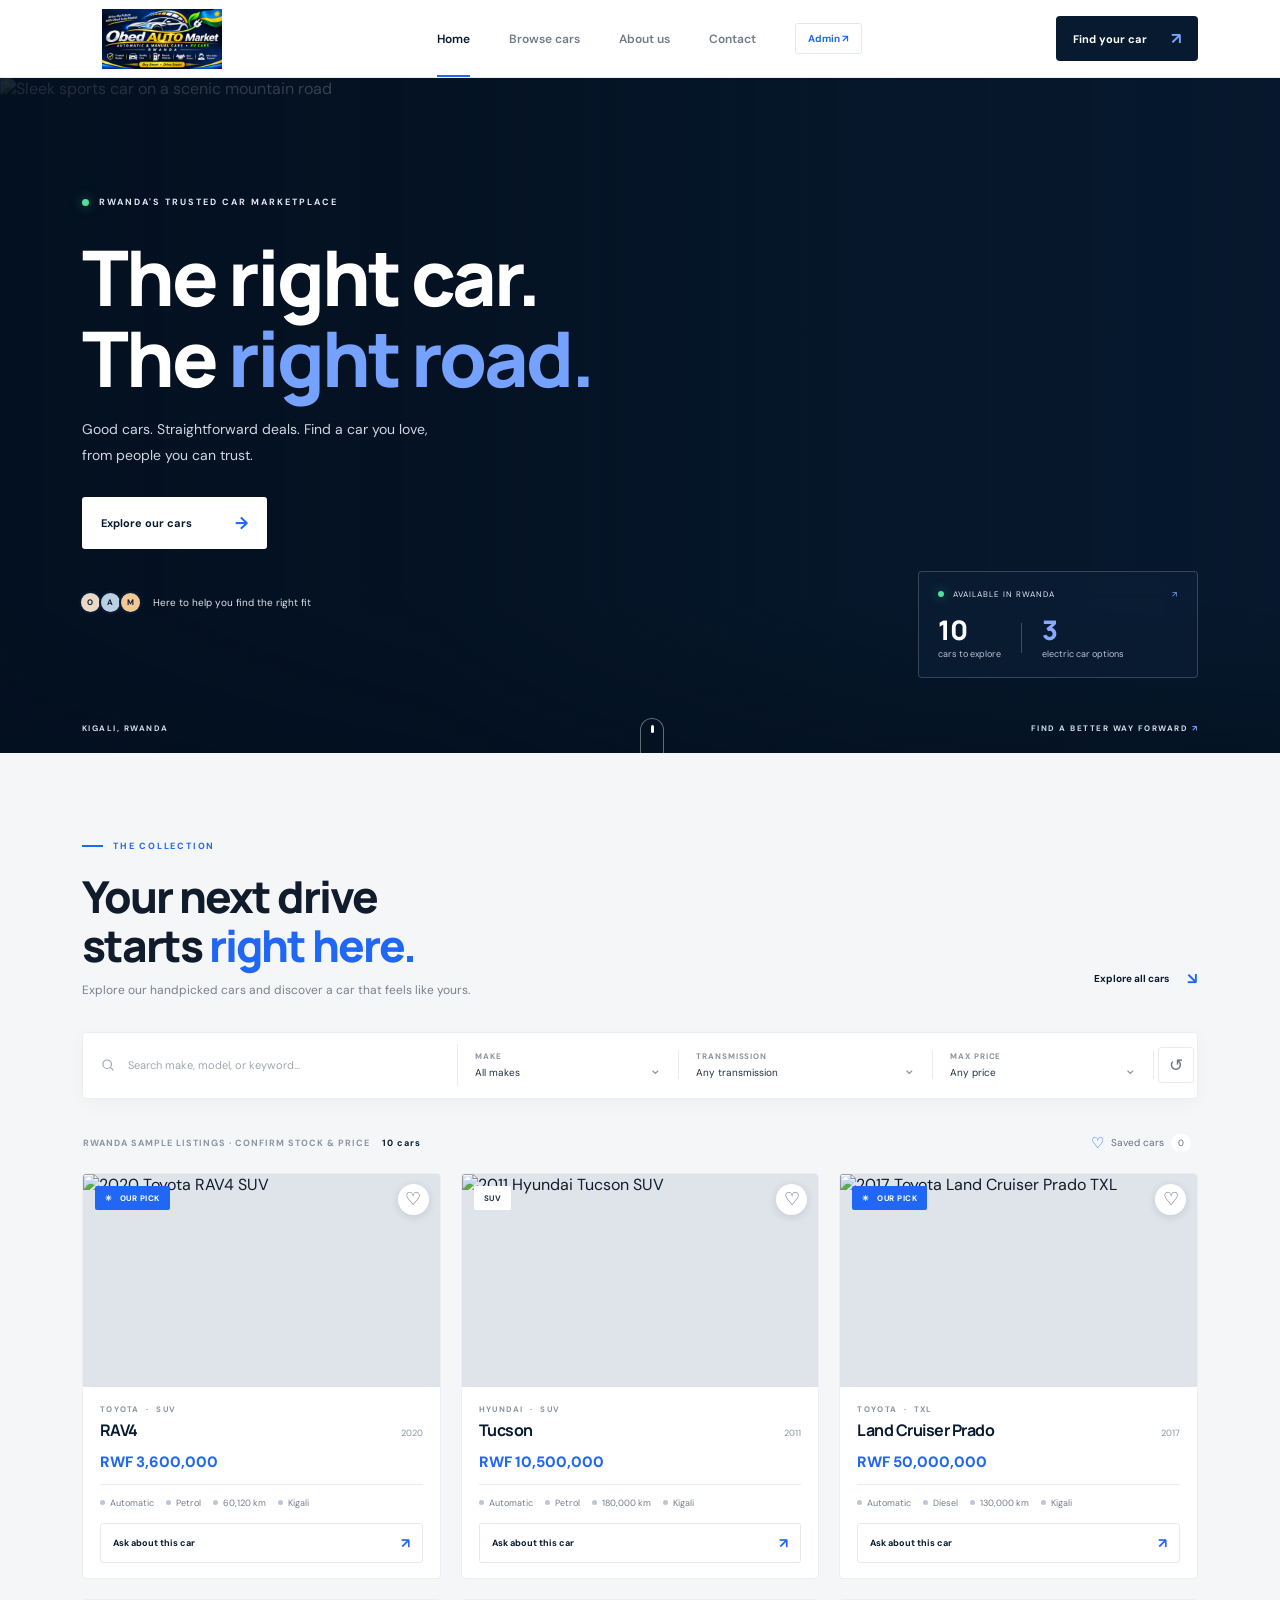
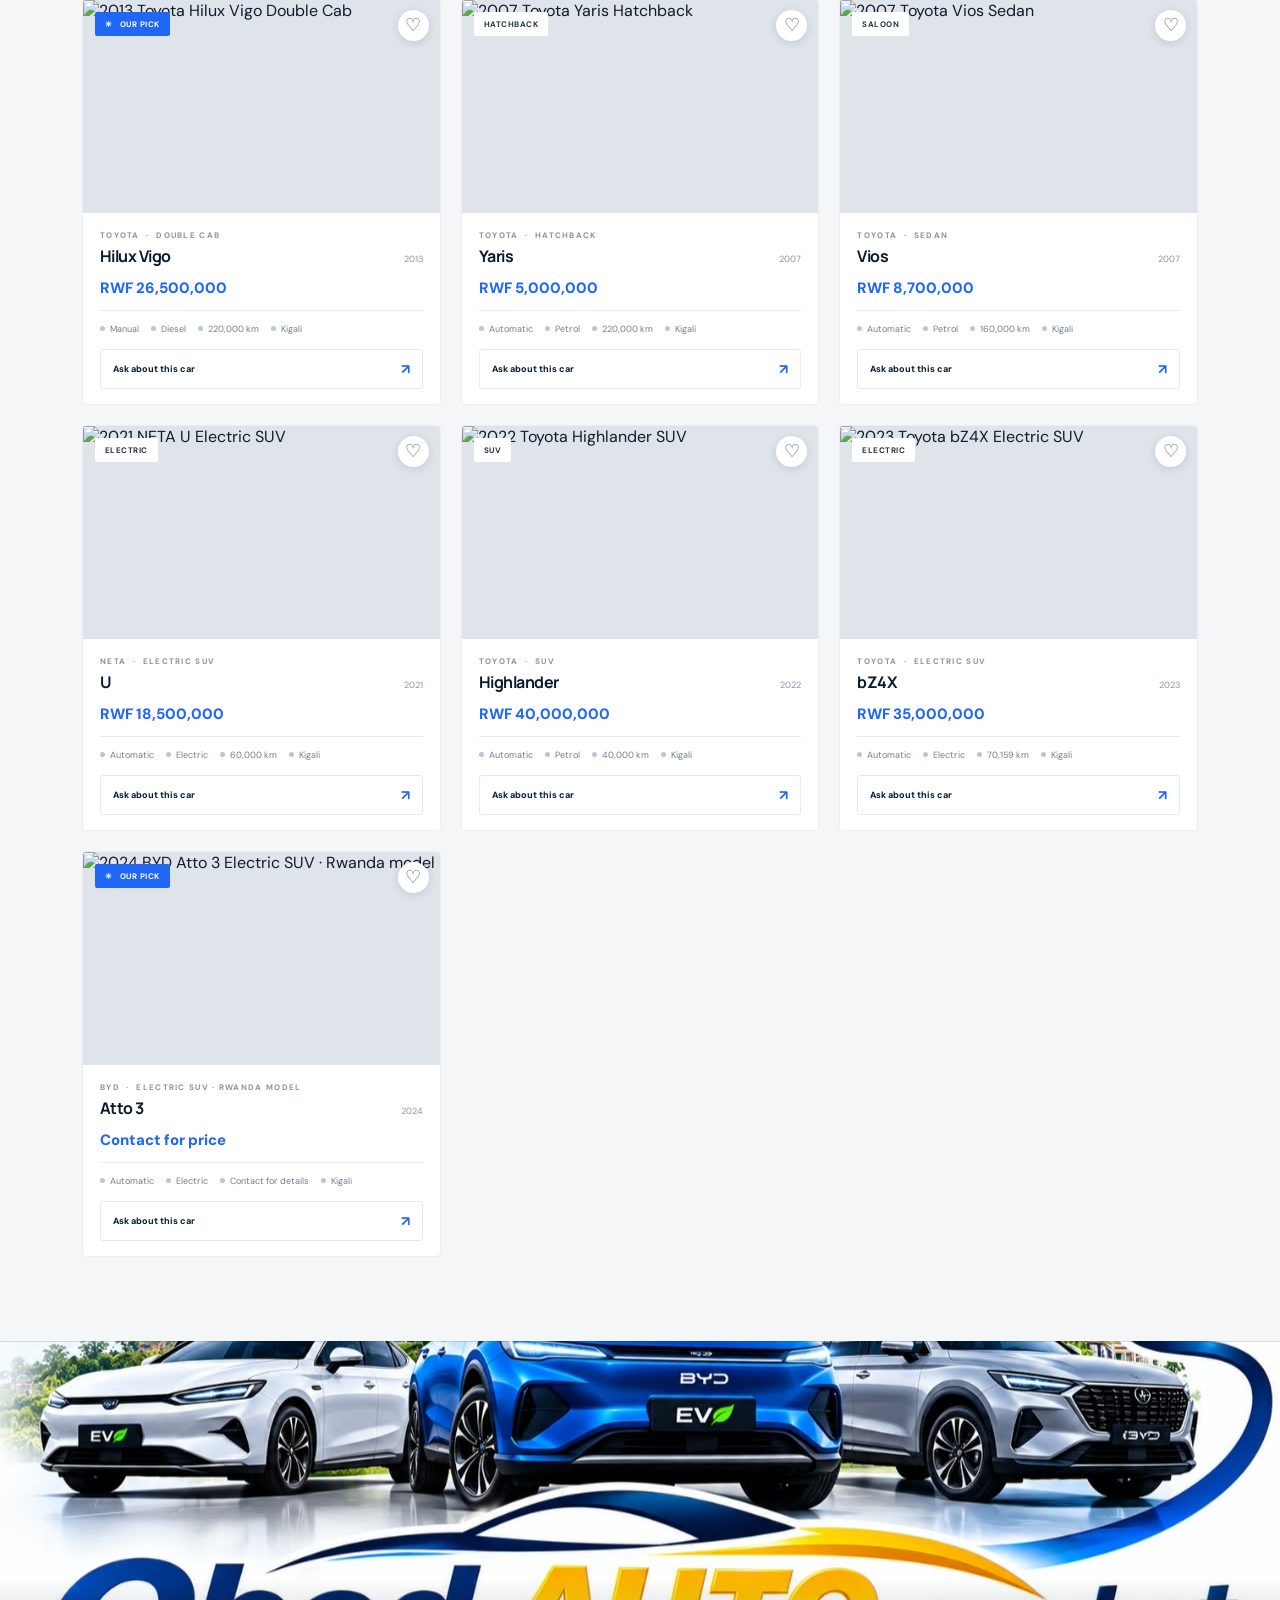
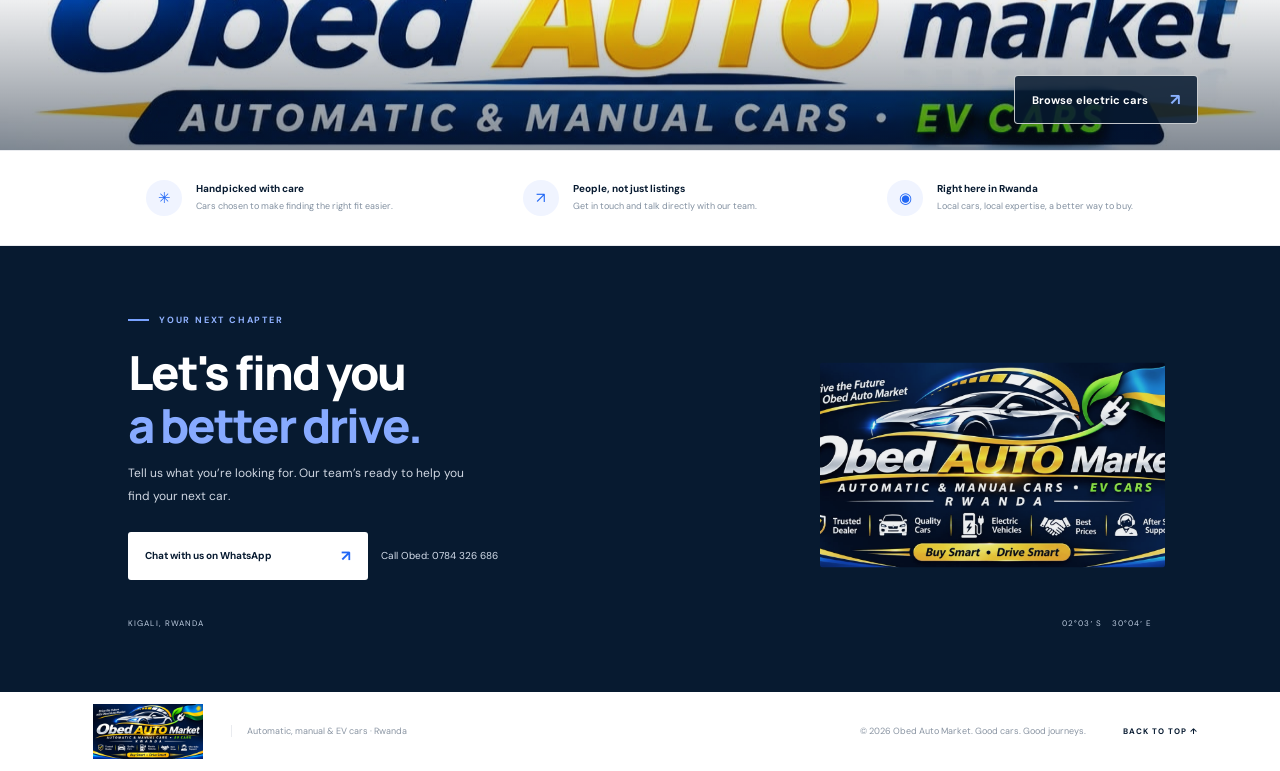
==== public/index.html @ ab125cba "Refresh brand artwork and add EV listing" ====
<!doctype html>
<html lang="en">
<head>
  <meta charset="utf-8">
  <meta name="viewport" content="width=device-width, initial-scale=1">
  <meta name="theme-color" content="#ffffff">
  <meta name="description" content="Find your next car with Obed Auto Market. Explore automatic, manual and electric vehicles for sale in Rwanda.">
  <title>Obed Auto Market — Find your next car in Rwanda</title>
  <link rel="preconnect" href="https://fonts.googleapis.com">
  <link rel="preconnect" href="https://fonts.gstatic.com" crossorigin>
  <link href="https://fonts.googleapis.com/css2?family=DM+Sans:wght@400;500;600;700;800&family=Manrope:wght@400;500;600;700;800&display=swap" rel="stylesheet">
  <link rel="stylesheet" href="styles.css">
  <script src="script.js" defer></script>
</head>
<body>
  <header class="site-header">
    <a class="brand" href="#home" aria-label="Obed Auto Market home"><img src="assets/obed-auto-market-logo.jpg" alt="Obed Auto Market — Automatic, Manual and EV Cars · Rwanda"></a>
    <nav class="main-nav" aria-label="Main navigation"><a class="nav-link active" href="#home">Home</a><a class="nav-link" href="#inventory">Browse cars</a><a class="nav-link" href="#why-us">About us</a><a class="nav-link" href="#contact">Contact</a><button class="nav-admin" id="open-admin">Admin ↗</button></nav>
    <a class="header-cta" href="#inventory">Find your car <span aria-hidden="true">↗</span></a>
    <button class="mobile-menu" aria-label="Open navigation" aria-expanded="false"><span></span><span></span></button>
  </header>

  <main id="home">
    <section class="hero" aria-label="Find your next car">
      <img class="hero-image" src="https://images.unsplash.com/photo-1503376780353-7e6692767b70?auto=format&fit=crop&w=2200&q=85" alt="Sleek sports car on a scenic mountain road" fetchpriority="high">
      <div class="hero-shade"></div>
      <div class="hero-inner"><div class="hero-copy"><div class="eyebrow"><span class="live-dot"></span> RWANDA'S TRUSTED CAR MARKETPLACE</div><h1>The right car.<br>The <span>right road.</span></h1><p>Good cars. Straightforward deals. Find a car you love, from people you can trust.</p><a class="hero-button" href="#inventory">Explore our cars <span aria-hidden="true">→</span></a><div class="hero-proof"><div class="proof-avatars"><span>O</span><span>A</span><span>M</span></div><span>Here to help you find the right fit</span></div></div>
        <div class="hero-card"><div class="hero-card-top"><span class="live-dot"></span><span>AVAILABLE IN RWANDA</span><span class="card-arrow">↗</span></div><div class="hero-card-bottom"><div><span class="stat-number">10</span><span class="stat-label">cars to explore</span></div><span class="card-separator"></span><div><span class="stat-number stat-blue">3</span><span class="stat-label">electric car options</span></div></div></div>
      </div>
      <div class="hero-bottom"><span>KIGALI, RWANDA</span><span>FIND A BETTER WAY FORWARD <span class="blue-text">↗</span></span></div>
      <a class="scroll-cue" href="#inventory" aria-label="Scroll to browse cars"><span></span></a>
    </section>

    <section class="inventory-section" id="inventory">
      <div class="section-wrap"><div class="section-heading"><div><div class="section-kicker"><span></span> THE COLLECTION</div><h2>Your next drive<br>starts <span>right here.</span></h2><p>Explore our handpicked cars and discover a car that feels like yours.</p></div><a class="view-all" href="#car-grid">Explore all cars <span>↘</span></a></div>
        <div class="filter-panel"><div class="search-box"><svg viewBox="0 0 24 24" fill="none" aria-hidden="true"><circle cx="11" cy="11" r="6.5"/><path d="m16 16 4.5 4.5"/></svg><input id="car-search" type="search" placeholder="Search make, model, or keyword…" aria-label="Search cars"></div><label class="select-wrap"><span>MAKE</span><select id="make-filter"><option value="">All makes</option></select><span class="select-chevron">⌄</span></label><label class="select-wrap"><span>TRANSMISSION</span><select id="transmission-filter"><option value="">Any transmission</option><option value="Automatic">Automatic</option><option value="Manual">Manual</option></select><span class="select-chevron">⌄</span></label><label class="select-wrap price-filter"><span>MAX PRICE</span><select id="price-filter"><option value="">Any price</option><option value="10000000">Up to RWF 10M</option><option value="20000000">Up to RWF 20M</option><option value="30000000">Up to RWF 30M</option><option value="50000000">Up to RWF 50M</option></select><span class="select-chevron">⌄</span></label><button class="filter-reset" id="reset-filters" aria-label="Reset all filters">↺</button></div>
        <div class="results-line"><p>RWANDA SAMPLE LISTINGS · CONFIRM STOCK &amp; PRICE <span id="results-count">09 cars</span></p><button id="saved-filter" class="saved-filter" aria-pressed="false"><span>♡</span> Saved cars <span class="saved-count" id="saved-count">0</span></button></div>
        <div class="car-grid" id="car-grid" aria-live="polite"></div><div class="empty-state" id="empty-state" hidden><span>✳</span><h3>No cars found just yet.</h3><p>Try adjusting your search or filters to see more options.</p><button id="empty-reset">Clear your filters ↗</button></div>
      </div>
    </section>

    <section class="ev-banner" aria-label="Electric cars in Rwanda">
      <a class="ev-banner-link" id="browse-ev" href="#inventory">Browse electric cars <span aria-hidden="true">↗</span></a>
    </section>

    <section class="trust-strip" id="why-us"><div class="trust-item"><span class="trust-icon">✳</span><div><strong>Handpicked with care</strong><span>Cars chosen to make finding the right fit easier.</span></div></div><div class="trust-item"><span class="trust-icon">↗</span><div><strong>People, not just listings</strong><span>Get in touch and talk directly with our team.</span></div></div><div class="trust-item"><span class="trust-icon">◉</span><div><strong>Right here in Rwanda</strong><span>Local cars, local expertise, a better way to buy.</span></div></div></section>

    <section class="contact-section" id="contact"><div class="contact-content"><div class="section-kicker light-kicker"><span></span> YOUR NEXT CHAPTER</div><h2>Let's find you<br><span>a better drive.</span></h2><p>Tell us what you’re looking for. Our team’s ready to help you find your next car.</p><a class="contact-button" id="contact-whatsapp" href="https://wa.me/250784326686?text=Hi%20Obed%20Auto%20Market%2C%20I%E2%80%99m%20looking%20for%20a%20car%20in%20Rwanda." target="_blank" rel="noopener noreferrer">Chat with us on WhatsApp <span>↗</span></a><a class="contact-phone" href="tel:+250784326686">Call Obed: 0784 326 686</a></div><div class="contact-art" aria-hidden="true"><img src="assets/obed-auto-market-logo.jpg" alt="" loading="lazy"></div><div class="contact-coordinate"><span>KIGALI, RWANDA</span><span>02°03′ S &nbsp; 30°04′ E</span></div></section>
  </main>
  <div class="admin-overlay" id="admin-overlay" hidden>
    <section class="admin-panel" role="dialog" aria-modal="true" aria-labelledby="admin-login-title">
      <form class="admin-login" id="admin-login">
        <div class="section-kicker"><span></span> OBED AUTO MARKET</div>
        <h2 id="admin-login-title">Admin sign in</h2>
        <p>Sign in to manage the vehicle listings.</p>
        <label>Phone number<input name="phone" type="tel" inputmode="tel" autocomplete="username" required placeholder="Enter admin phone number"></label>
        <label>Password<input name="password" type="password" autocomplete="current-password" required placeholder="Enter your password"></label>
        <div class="admin-login-actions"><button class="admin-submit" type="submit">Sign in <span aria-hidden="true">↗</span></button><button class="admin-cancel" type="button" id="cancel-admin-login">Cancel</button></div>
        <p class="admin-login-feedback" id="admin-login-feedback" role="status" aria-live="polite"></p>
      </form>
      <div id="admin-dashboard" hidden>
      <header class="admin-header"><div><div class="section-kicker"><span></span> OBED AUTO MARKET</div><h2 id="admin-title">Inventory dashboard</h2><p>Manage the cars shown on your marketplace.</p></div><div class="admin-header-actions"><button class="admin-logout" id="logout-admin" type="button">Log out</button><button class="admin-close" id="close-admin" aria-label="Close dashboard">×</button></div></header>
      <div class="admin-stats"><article><span>ACTIVE LISTINGS</span><strong id="admin-active-count">0</strong></article><article><span>AVAILABLE NOW</span><strong id="admin-available-count">0</strong></article><article><span>SOLD</span><strong id="admin-sold-count">0</strong></article><article><span>INVENTORY VALUE</span><strong id="admin-value">RWF 0</strong></article></div>
      <form class="admin-form" id="vehicle-form"><h3 id="form-title">Add a car</h3><input type="hidden" name="id"><div class="admin-fields"><label>Make<input name="make" required placeholder="Toyota"></label><label>Model<input name="model" required placeholder="RAV4"></label><label>Trim<input name="trim" placeholder="Hybrid G"></label><label>Year<input name="year" type="number" min="1980" max="2035" required></label><label>Price (RWF)<input name="price" type="number" min="0" required placeholder="18500000"></label><label>Transmission<select name="transmission"><option>Automatic</option><option>Manual</option></select></label><label>Fuel type<select name="fuel"><option>Petrol</option><option>Diesel</option><option>Hybrid</option><option>Electric</option></select></label><label>Mileage<input name="mileage" placeholder="95,000 km"></label><label>Location<input name="location" placeholder="Kigali"></label><label>Photo URL<input name="photo" type="url" placeholder="https://…"></label><label>Availability<select name="status"><option value="Available">Available</option><option value="Sold">Sold</option></select></label></div><div class="admin-form-actions"><button class="admin-submit" type="submit">Save listing</button><button class="admin-cancel" type="button" id="cancel-edit" hidden>Cancel edit</button><span id="admin-feedback" role="status"></span></div></form>
      <div class="admin-table-wrap"><table class="admin-table"><thead><tr><th>VEHICLE</th><th>PRICE</th><th>TRANSMISSION</th><th>STATUS</th><th>ACTIONS</th></tr></thead><tbody id="admin-rows"></tbody></table></div>
      <p class="admin-note">Listings are saved in this browser only and do not automatically update the public inventory. Confirm advertised stock and prices before publishing.</p>
      </div>
    </section>
  </div>
  <footer class="site-footer"><a class="footer-brand" href="#home"><img src="assets/obed-auto-market-logo.jpg" alt="Obed Auto Market"></a><span>Automatic, manual &amp; EV cars · Rwanda</span><span class="copyright">© <span id="year"></span> Obed Auto Market. Good cars. Good journeys.</span><a class="back-top" href="#home">BACK TO TOP ↑</a></footer>
  <script type="application/ld+json">{"@context":"https://schema.org","@type":"AutoDealer","name":"Obed Auto Market","areaServed":{"@type":"Country","name":"Rwanda"},"description":"Automatic and manual cars for sale in Rwanda."}</script>
</body>
</html>
---- public/styles.css ----
:root{--navy:#071a30;--deep:#0a2039;--blue:#2167f5;--blue-light:#eaf0ff;--gold:#f5ad00;--ink:#101b2b;--muted:#78818e;--paper:#f5f6f8;--white:#fff;--line:#e9ebef;--font:'DM Sans',sans-serif;--display:'Manrope',sans-serif}*{box-sizing:border-box}html{scroll-behavior:smooth;scroll-padding-top:82px}body{margin:0;color:var(--ink);font-family:var(--font);-webkit-font-smoothing:antialiased}a{color:inherit;text-decoration:none}button,select,input{font:inherit}.site-header{height:78px;position:sticky;top:0;z-index:20;display:flex;align-items:center;justify-content:space-between;background:#fff;padding:0 6.4%;border-bottom:1px solid #edf0f3}.brand{width:135px;height:54px;display:flex;align-items:center;overflow:hidden}.brand img{width:100%;height:auto}.main-nav{display:flex;gap:39px;align-items:center}.nav-link{position:relative;color:#727c89;font-size:12px;font-weight:600;transition:color .2s}.nav-link:hover,.nav-link.active{color:var(--navy)}.nav-link.active:after{position:absolute;bottom:-30px;left:0;right:0;height:2px;content:"";background:var(--blue)}.header-cta,.hero-button,.contact-button{display:inline-flex;align-items:center;gap:24px;justify-content:space-between}.header-cta{padding:12px 17px;background:var(--navy);color:white;border-radius:4px;font-size:11px;font-weight:700}.header-cta span{color:#79a2ff;font-size:16px}.mobile-menu{display:none}.hero{height:min(675px,calc(100svh - 78px));min-height:530px;position:relative;overflow:hidden;background:var(--navy);color:white}.hero-image,.hero-shade{position:absolute;inset:0;width:100%;height:100%}.hero-image{object-fit:cover;object-position:center 57%;animation:heroReveal 1.1s ease both}.hero-shade{background:linear-gradient(90deg,rgba(4,16,31,.90) 0%,rgba(4,16,31,.76) 34%,rgba(4,16,31,.26) 72%,rgba(4,16,31,.12) 100%),linear-gradient(0deg,rgba(4,15,29,.59),transparent 22%)}@keyframes heroReveal{from{transform:scale(1.045);opacity:.6}to{transform:scale(1);opacity:1}}.hero-inner{width:87.2%;max-width:1280px;height:100%;margin:auto;position:relative;display:flex;align-items:center;justify-content:space-between}.hero-copy{padding-bottom:13px;margin-top:-8px}.eyebrow,.section-kicker{font-size:9px;letter-spacing:2px;font-weight:700;display:flex;align-items:center;gap:10px}.eyebrow{color:#e1e8f4}.live-dot{height:7px;width:7px;border-radius:50%;background:#4ee09c;box-shadow:0 0 12px #4ee09c80}.hero h1,.section-heading h2,.contact-content h2{font-family:var(--display);letter-spacing:-3px;font-size:clamp(48px,6vw,78px);line-height:1.06;margin:28px 0 17px;font-weight:800}.hero h1 span{color:#75a2ff}.hero-copy>p,.contact-content>p{font-size:14px;line-height:1.9;color:#d0d7e2;max-width:375px;margin:0}.hero-button{margin-top:28px;background:#fff;color:var(--navy);border-radius:3px;padding:15px 19px;width:185px;font-size:11px;font-weight:700}.hero-button span{font-size:17px;color:var(--blue);transition:transform .2s}.hero-button:hover span{transform:translateX(4px)}.hero-proof{display:flex;align-items:center;gap:11px;font-size:10px;color:#e0e5ec;margin-top:42px}.proof-avatars{display:flex;padding-left:0}.proof-avatars span{margin-left:-3px;width:23px;height:23px;display:grid;place-items:center;border-radius:50%;border:2px solid var(--navy);background:#e9d9c5;color:var(--navy);font-size:8px;font-weight:700}.proof-avatars span:nth-child(2){background:#bbcfe3}.proof-avatars span:nth-child(3){background:#f2c895}.hero-card{position:absolute;right:0;bottom:75px;width:280px;background:rgba(11,30,52,.75);backdrop-filter:blur(14px);border:1px solid rgba(255,255,255,.18);border-radius:4px;padding:17px 19px}.hero-card-top{display:flex;align-items:center;gap:9px;color:#e3ebf6;font-size:8px;letter-spacing:1px}.hero-card-top .live-dot{width:6px;height:6px}.card-arrow{margin-left:auto;color:#8cb1ff}.hero-card-bottom{display:flex;gap:20px;align-items:center;margin-top:17px}.hero-card-bottom>div{display:grid;gap:5px}.stat-number{font-family:var(--display);font-size:27px;line-height:1;font-weight:800}.stat-blue{color:#87aaff}.stat-label{color:#b9c4d1;font-size:9px}.card-separator{height:30px;width:1px;background:rgba(255,255,255,.22)}.hero-bottom{position:absolute;bottom:20px;left:6.4%;right:6.4%;display:flex;justify-content:space-between;color:#d3dce8;font-size:8px;letter-spacing:1.5px;font-weight:700}.blue-text{color:#79a2ff}.scroll-cue{position:absolute;bottom:0;left:50%;height:35px;width:24px;display:flex;justify-content:center;border:1px solid #ffffff60;border-bottom:0;border-radius:13px 13px 0 0}.scroll-cue span{width:3px;height:8px;background:#fff;border-radius:3px;margin-top:6px;animation:scrollBounce 1.4s infinite}@keyframes scrollBounce{50%{transform:translateY(5px);opacity:.35}}.inventory-section{padding:87px 6.4% 84px;background:var(--paper)}.section-wrap{max-width:1280px;margin:auto}.section-heading{display:flex;align-items:end;justify-content:space-between}.section-kicker{color:var(--blue);letter-spacing:1.8px}.section-kicker>span{width:21px;height:2px;background:var(--blue)}.section-heading h2,.contact-content h2{font-size:44px;letter-spacing:-2px;line-height:1.12;margin:20px 0 11px}.section-heading h2 span{color:var(--blue)}.section-heading>div>p{color:var(--muted);font-size:12px;margin:0}.view-all{font-weight:700;color:var(--navy);font-size:10px;display:flex;gap:18px;align-items:center;padding-bottom:9px}.view-all span{color:var(--blue);font-size:16px}.filter-panel{display:grid;grid-template-columns:minmax(210px,1.7fr) 1fr 1.15fr 1fr 43px;align-items:center;background:var(--white);border:1px solid #eceef2;border-radius:4px;min-height:67px;margin-top:34px;box-shadow:0 5px 20px #1b2b4308}.search-box{height:42px;display:flex;align-items:center;gap:10px;padding:0 17px;border-right:1px solid var(--line)}.search-box svg{width:17px;stroke:#98a1ad;stroke-width:1.7}.search-box input{min-width:0;width:100%;border:0;background:transparent;outline:0;font-size:11px;color:var(--ink)}.search-box input::placeholder{color:#a0a8b2}.select-wrap{position:relative;display:flex;flex-direction:column;gap:5px;padding:0 17px;border-right:1px solid var(--line);cursor:pointer}.select-wrap>span:first-child{font-size:8px;font-weight:700;letter-spacing:.9px;color:#89929e}.select-wrap select{width:100%;appearance:none;border:0;padding:0 15px 0 0;background:transparent;outline:0;font-size:10px;color:#243043;cursor:pointer}.select-chevron{position:absolute;right:16px;bottom:0;font-size:15px;color:#8c96a4;pointer-events:none}.filter-reset{height:36px;width:36px;justify-self:center;border:1px solid var(--line);border-radius:3px;background:white;color:#6b7581;font-size:17px;cursor:pointer;transition:all .2s}.filter-reset:hover{color:var(--blue);border-color:var(--blue)}.results-line{display:flex;justify-content:space-between;align-items:center;margin:29px 1px 15px}.results-line>p{font-size:9px;letter-spacing:1px;color:#8a94a2;font-weight:700}.results-line>p span{color:var(--navy);padding-left:9px}.saved-filter{display:flex;align-items:center;gap:7px;background:transparent;border:0;color:#656f7c;font-size:10px;cursor:pointer}.saved-filter>span:first-child{color:var(--blue);font-size:15px}.saved-filter[aria-pressed=true]{color:var(--blue)}.saved-count{background:white;border-radius:10px;padding:3px 7px;font-size:9px}.car-grid{display:grid;grid-template-columns:repeat(3,minmax(0,1fr));gap:20px}.car-card{min-width:0;background:var(--white);border:1px solid #eceef1;border-radius:4px;overflow:hidden;transition:transform .25s,box-shadow .25s}.car-card:hover{transform:translateY(-4px);box-shadow:0 12px 35px #17274312}.car-image-wrap{height:213px;position:relative;overflow:hidden;background:#dfe4eb}.car-image{width:100%;height:100%;display:block;object-fit:cover;transition:transform .5s}.car-card:hover .car-image{transform:scale(1.035)}.car-badge{position:absolute;top:12px;left:12px;background:#fff;color:#23344a;border-radius:2px;font-size:8px;letter-spacing:.5px;font-weight:700;padding:7px 10px}.car-badge.featured{background:var(--blue);color:white}.wishlist-button{position:absolute;top:10px;right:11px;width:31px;height:31px;border:0;border-radius:50%;background:#fff;display:grid;place-items:center;font-size:18px;color:#526071;cursor:pointer;box-shadow:0 2px 8px #071a3020;transition:all .2s}.wishlist-button:hover,.wishlist-button.is-saved{background:var(--blue);color:white}.car-info{padding:17px 17px 15px}.car-make{font-size:8px;color:#8893a1;font-weight:700;letter-spacing:1.3px}.car-title-row{display:flex;align-items:baseline;justify-content:space-between;gap:8px;margin-top:5px}.car-title-row h3{font-family:var(--display);font-size:16px;letter-spacing:-.5px;margin:0;color:var(--navy)}.car-year{font-size:9px;color:#8a95a3}.car-price{font-size:15px;font-weight:800;color:var(--blue);margin-top:11px}.car-details{display:flex;align-items:center;gap:12px;padding-top:12px;margin-top:12px;border-top:1px solid var(--line)}.car-detail{font-size:9px;color:#727e8d;display:flex;align-items:center;gap:5px}.car-detail:before{content:"";width:5px;height:5px;border-radius:50%;background:#bbc7d8}.car-action{display:flex;align-items:center;justify-content:space-between;width:100%;margin-top:14px;padding:10px 12px;border:1px solid #e5e9f0;background:white;color:var(--navy);font-size:9px;font-weight:700;border-radius:3px;cursor:pointer;transition:background .2s,color .2s,border-color .2s}.car-action:hover{background:var(--navy);color:white;border-color:var(--navy)}.car-action span{font-size:14px;color:var(--blue)}.car-action:hover span{color:#95b3ff}.empty-state{text-align:center;padding:60px 20px}.empty-state>span{font-size:28px;color:var(--blue)}.empty-state h3{color:var(--navy);font-size:19px}.empty-state p{font-size:12px;color:var(--muted)}.empty-state button{border:0;background:none;color:var(--blue);font-size:12px;font-weight:700;cursor:pointer;margin-top:10px}.trust-strip{padding:29px 8%;display:grid;grid-template-columns:repeat(3,1fr);gap:35px;border-block:1px solid var(--line);background:white}.trust-item{display:flex;align-items:center;gap:14px;max-width:270px;justify-self:center}.trust-icon{flex:0 0 36px;width:36px;height:36px;border-radius:50%;background:#f0f4ff;color:var(--blue);display:grid;place-items:center;font-size:15px}.trust-item>div{display:grid;gap:4px}.trust-item strong{font-size:10px;color:var(--navy)}.trust-item>div>span{font-size:9px;color:#8290a0;line-height:1.6}.contact-section{position:relative;overflow:hidden;background:var(--navy);color:white;padding:68px 10% 64px}.contact-content{max-width:570px;position:relative;z-index:1}.light-kicker{color:#91b2ff}.light-kicker>span{background:#79a2ff}.contact-content h2{font-size:47px;margin-top:20px}.contact-content h2 span{color:#87aaff}.contact-content>p{font-size:12px;max-width:350px}.contact-button{margin-top:24px;background:white;color:var(--navy);padding:14px 17px;width:240px;font-weight:700;font-size:10px;border-radius:3px}.contact-button>span{font-size:15px;color:var(--blue)}.contact-art{position:absolute;right:9%;top:49%;width:345px;height:205px;transform:translateY(-50%);opacity:.94;overflow:hidden;border-radius:3px}.contact-art img{width:100%;height:100%;object-fit:cover;object-position:center 39%;mix-blend-mode:screen;filter:saturate(.75)}.contact-coordinate{display:flex;justify-content:space-between;margin-top:38px;color:#becde0;font-size:8px;letter-spacing:1.1px}.site-footer{min-height:74px;padding:12px 6.4%;display:flex;align-items:center;gap:17px;color:#8994a2;background:white}.footer-brand{width:94px;height:40px;overflow:hidden;display:flex;align-items:center}.footer-brand img{width:100%;height:auto}.site-footer>span:nth-child(2){font-size:9px;padding-left:15px;border-left:1px solid var(--line)}.copyright{font-size:9px;margin-left:auto}.back-top{font-size:8px;letter-spacing:1px;font-weight:700;color:var(--navy);margin-left:20px}.back-top:hover{color:var(--blue)}
@media(min-width:1500px){.hero{height:700px}.hero-inner,.section-wrap{max-width:1350px}.car-image-wrap{height:240px}}
@media(max-width:950px){.main-nav{gap:22px}.hero-card{width:248px}.car-grid{gap:14px}.car-image-wrap{height:175px}.car-info{padding:14px}.car-title-row h3{font-size:14px}.filter-panel{grid-template-columns:minmax(170px,1.45fr) 1fr 1.08fr 1fr 40px}.search-box,.select-wrap{padding-left:12px;padding-right:12px}.contact-art{right:6%;width:285px}.trust-strip{padding-inline:5%;gap:15px}}
@media(max-width:650px){.site-header{height:66px;padding:0 5%}.brand{width:118px;height:49px}.header-cta{padding:10px 12px;font-size:10px;gap:12px}.main-nav{display:none;position:absolute;top:65px;left:0;right:0;background:white;padding:15px 5% 21px;box-shadow:0 12px 20px #112b4414;flex-direction:column;align-items:flex-start;gap:20px}.main-nav.open{display:flex}.nav-link.active:after{display:none}.mobile-menu{height:34px;width:34px;margin-left:8px;border:1px solid var(--line);background:white;border-radius:3px;display:flex;flex-direction:column;justify-content:center;align-items:center;gap:5px}.mobile-menu span{width:14px;height:1.5px;background:var(--navy)}.hero{height:calc(87svh - 66px);min-height:550px;max-height:700px}.hero-image{object-position:58% center}.hero-shade{background:linear-gradient(90deg,rgba(4,16,31,.82),rgba(4,16,31,.32)),linear-gradient(0deg,rgba(4,15,29,.68),transparent 35%)}.hero-inner{width:90%;align-items:flex-start;padding-top:65px}.hero-copy{margin:0}.hero h1{font-size:58px;letter-spacing:-2.5px;margin-top:23px}.hero-copy>p{font-size:12px;max-width:300px}.eyebrow{font-size:8px;letter-spacing:1.5px}.hero-button{margin-top:23px}.hero-proof{margin-top:28px}.hero-card{right:0;bottom:61px;width:min(258px,80%);padding:14px 16px}.hero-bottom{bottom:17px;left:5%;right:5%;font-size:7px;letter-spacing:1px}.scroll-cue{display:none}.inventory-section{padding:59px 5% 58px}.section-heading{align-items:flex-end}.section-heading h2{font-size:37px;letter-spacing:-1.8px;margin-top:17px}.section-heading>div>p{max-width:270px;font-size:11px;line-height:1.7}.view-all{gap:6px;font-size:9px;white-space:nowrap;padding-bottom:2px}.filter-panel{grid-template-columns:1fr 1fr 38px;gap:0;margin-top:23px;padding:10px}.search-box{grid-column:1/-1;border:0;border-bottom:1px solid var(--line);height:42px;padding:0 4px;margin-bottom:10px}.select-wrap{padding:2px 12px 3px 4px;min-height:36px}.select-wrap:nth-of-type(3){border-right:0}.price-filter{display:none}.select-chevron{right:8px;bottom:1px}.filter-reset{width:31px;height:31px}.car-grid{grid-template-columns:repeat(2,minmax(0,1fr));gap:11px}.car-image-wrap{height:135px}.car-badge{top:8px;left:8px;padding:6px 7px;font-size:7px}.wishlist-button{top:7px;right:7px;width:27px;height:27px;font-size:16px}.car-info{padding:11px 10px}.car-make{font-size:7px;letter-spacing:1px}.car-title-row h3{font-size:13px}.car-year{font-size:8px}.car-price{font-size:13px;margin-top:9px}.car-details{gap:7px;padding-top:9px;margin-top:9px;flex-wrap:wrap}.car-detail{font-size:8px;gap:4px}.car-action{font-size:8px;padding:8px;margin-top:10px}.results-line{margin-top:22px}.results-line>p,.saved-filter{font-size:9px}.trust-strip{padding:21px 5%;grid-template-columns:1fr;gap:17px}.trust-item{justify-self:start;max-width:none}.trust-item>div>span{font-size:9px}.contact-section{padding:52px 7% 27px}.contact-content h2{font-size:40px}.contact-art{position:relative;right:auto;top:auto;transform:none;width:100%;height:105px;margin-top:28px;opacity:.65}.contact-coordinate{margin-top:21px;font-size:7px}.site-footer{min-height:70px;padding:10px 5%;gap:11px;flex-wrap:wrap}.footer-brand{width:80px;height:35px}.site-footer>span:nth-child(2){font-size:8px;padding-left:9px}.copyright{font-size:8px;order:3;margin:0 0 2px;width:100%;padding-left:2px}.back-top{margin-left:auto;font-size:7px}}
@media(max-width:370px){.car-image-wrap{height:112px}.car-title-row h3{font-size:11px}.car-year{font-size:7px}.car-detail{font-size:7px}.hero h1{font-size:52px}.view-all{font-size:8px}}
@media(prefers-reduced-motion:reduce){*,*::before,*::after{scroll-behavior:auto!important;animation-duration:.01ms!important;animation-iteration-count:1!important;transition-duration:.01ms!important}}
.nav-admin{border:1px solid #e1e8f5;border-radius:3px;background:white;padding:8px 12px;color:var(--blue);font-size:10px;font-weight:700;cursor:pointer}.nav-admin:hover{border-color:var(--blue);background:var(--blue-light)}body.admin-open{overflow:hidden}.admin-overlay{position:fixed;inset:0;z-index:50;background:#071a30aa;display:grid;place-items:center;padding:20px}.admin-overlay[hidden]{display:none}.admin-panel{width:min(1120px,100%);max-height:min(92vh,950px);overflow:auto;background:white;border-radius:8px;padding:28px 32px;box-shadow:0 20px 80px #06152a60}.admin-header{display:flex;justify-content:space-between;align-items:flex-start}.admin-header h2{font-family:var(--display);font-size:28px;color:var(--navy);margin:10px 0 5px;letter-spacing:-1px}.admin-header p{margin:0;color:var(--muted);font-size:12px}.admin-close{border:0;background:#f3f5f8;border-radius:50%;width:36px;height:36px;font-size:24px;color:var(--navy);cursor:pointer}.admin-stats{display:grid;grid-template-columns:repeat(4,1fr);gap:12px;margin:25px 0}.admin-stats article{display:grid;gap:9px;padding:15px;border:1px solid var(--line);border-radius:4px}.admin-stats article span{font-size:8px;letter-spacing:1px;font-weight:700;color:#7b8795}.admin-stats article strong{font-family:var(--display);font-size:20px;color:var(--navy)}.admin-form{padding:18px;background:#f7f8fa;border:1px solid var(--line);border-radius:4px}.admin-form h3{margin:0 0 14px;font-size:14px;color:var(--navy)}.admin-fields{display:grid;grid-template-columns:repeat(5,minmax(0,1fr));gap:11px}.admin-fields label{display:grid;gap:5px;font-size:9px;font-weight:700;color:#637082}.admin-fields input,.admin-fields select{width:100%;min-width:0;height:36px;padding:0 9px;border:1px solid #dfe4eb;border-radius:3px;background:white;color:var(--ink);font-size:10px;outline-color:var(--blue)}.admin-form-actions{display:flex;align-items:center;gap:12px;margin-top:14px}.admin-submit{padding:10px 16px;border:0;border-radius:3px;background:var(--blue);color:white;font-size:10px;font-weight:700;cursor:pointer}.admin-cancel{border:0;background:transparent;color:#526174;font-size:10px;cursor:pointer}.admin-form-actions>span{font-size:10px;color:#198754}.admin-table-wrap{overflow:auto;margin-top:21px}.admin-table{width:100%;border-collapse:collapse;text-align:left;white-space:nowrap}.admin-table th{padding:11px 10px;border-bottom:1px solid var(--line);font-size:8px;letter-spacing:.8px;color:#7e8997}.admin-table td{padding:12px 10px;border-bottom:1px solid #edf0f3;font-size:10px;color:#526071}.admin-table td:first-child strong,.admin-table td:first-child small{display:block}.admin-table td:first-child strong{color:var(--navy);font-size:10px}.admin-table td:first-child small{margin-top:4px;color:#8b95a2;font-size:9px}.status-pill{display:inline-block;border-radius:12px;background:#eaf8ef;color:#21834a;padding:5px 8px;font-size:8px;font-weight:700}.status-sold{background:#fff0ee;color:#bb4334}.row-actions{display:flex;gap:6px}.row-actions button{padding:6px 8px;border:1px solid var(--line);border-radius:3px;background:white;color:var(--navy);font-size:8px;cursor:pointer}.row-actions button:hover{border-color:var(--blue);color:var(--blue)}.row-actions .delete-action{color:#b33a34}.admin-note{margin:16px 0 0;color:#8994a2;font-size:9px;line-height:1.6}
@media(max-width:650px){.nav-admin{padding:0;border:0;background:transparent;font-size:11px}.nav-admin:hover{background:transparent}.admin-overlay{padding:0;align-items:end}.admin-panel{max-height:95svh;padding:23px 16px 28px;border-radius:12px 12px 0 0}.admin-header h2{font-size:23px}.admin-stats{grid-template-columns:repeat(2,1fr);gap:8px;margin:17px 0}.admin-stats article{padding:11px}.admin-stats article strong{font-size:17px}.admin-fields{grid-template-columns:repeat(2,minmax(0,1fr))}.admin-table th,.admin-table td{padding:10px 7px}.admin-table td:last-child{min-width:180px}.row-actions{gap:4px}.row-actions button{padding:6px}.admin-note{font-size:8px}}
.contact-phone{display:inline-block;margin-left:13px;color:#d5deeb;font-size:10px;text-underline-offset:3px}.contact-phone:hover{color:white}@media(max-width:650px){.contact-phone{display:table;margin:14px 0 0 2px}}

/* Keep inventory controls and car details comfortable on narrow phones. */
@media(max-width:430px){
  .site-header{padding-inline:4%;gap:8px}
  .brand{width:104px;flex:0 1 104px}
  .header-cta{padding:9px 10px;font-size:9px;gap:7px;white-space:nowrap}
  .mobile-menu{flex:0 0 34px;margin-left:0}
  .hero{min-height:590px}
  .hero-inner{padding-top:58px}
  .hero h1{font-size:clamp(43px,12vw,52px);letter-spacing:-2px}
  .hero-proof{font-size:9px;gap:8px}
  .hero-card{width:min(250px,92%);bottom:58px}
  .hero-bottom{font-size:6px;letter-spacing:.7px}
  .section-heading{display:block}
  .section-heading h2{font-size:34px}
  .view-all{margin-top:16px;display:inline-flex}
  .filter-panel{grid-template-columns:1fr 1fr;gap:5px;padding:10px}
  .filter-panel .search-box{grid-column:1/-1}
  .filter-panel .select-wrap{padding:5px 17px 5px 5px;border-right:0;border-bottom:1px solid var(--line);min-width:0}
  .filter-panel .price-filter{display:flex}
  .filter-panel .select-wrap>span:first-child{font-size:7px}
  .filter-panel .select-wrap select{font-size:9px}
  .filter-panel .select-chevron{right:5px}
  .filter-reset{grid-column:1/-1;justify-self:end;margin-top:2px}
  .car-grid{grid-template-columns:minmax(0,1fr);gap:14px}
  .car-image-wrap{height:clamp(175px,55vw,235px)}
  .car-info{padding:14px}
  .car-make{font-size:8px}
  .car-title-row h3{font-size:16px}
  .car-year{font-size:9px}
  .car-price{font-size:16px}
  .car-detail{font-size:9px}
  .car-action{font-size:10px;padding:11px;margin-top:12px}
  .results-line>p,.saved-filter{font-size:8px}
}

.admin-header-actions{display:flex;align-items:center;gap:10px}
.admin-logout{padding:9px 12px;border:1px solid var(--line);border-radius:4px;background:#fff;color:var(--navy);font-size:10px;font-weight:700;cursor:pointer}
.admin-logout:hover{border-color:var(--blue);color:var(--blue)}
.admin-login{width:min(420px,100%);margin:auto;padding:8px 0}
.admin-login h2{font-family:var(--display);font-size:30px;letter-spacing:-1px;color:var(--navy);margin:13px 0 5px}
.admin-login>p:not(.admin-login-feedback){margin:0 0 24px;color:var(--muted);font-size:12px;line-height:1.6}
.admin-login>label{display:grid;gap:7px;margin:14px 0;color:#637082;font-size:10px;font-weight:700}
.admin-login input{width:100%;height:44px;padding:0 12px;border:1px solid #dfe4eb;border-radius:4px;background:#fff;color:var(--ink);font-size:13px;outline-color:var(--blue)}
.admin-login-actions{display:flex;align-items:center;gap:14px;margin-top:20px}
.admin-login-actions .admin-submit{min-width:120px;display:flex;align-items:center;justify-content:space-between}
.admin-login-feedback{min-height:18px;margin:12px 0 0;color:#b33a34;font-size:11px;line-height:1.5}
.admin-submit:disabled{opacity:.6;cursor:wait}
@media(max-width:650px){.admin-header-actions{gap:6px}.admin-login{padding:4px 0}.admin-login h2{font-size:25px}}
/* Updated Obed Auto Market identity and Rwanda EV artwork */
.brand{width:160px;height:60px}
.brand img,.footer-brand img{width:100%;height:100%;object-fit:contain}
.footer-brand{width:132px;height:55px}
.ev-banner{position:relative;min-height:clamp(220px,32vw,420px);display:flex;align-items:flex-end;justify-content:flex-end;padding:26px 6.4%;background-image:linear-gradient(0deg,rgba(5,20,39,.5),transparent 42%),url('assets/rwanda-ev-market-background.jpg');background-size:cover;background-position:center 48%;}
.ev-banner-link{display:inline-flex;align-items:center;gap:22px;padding:13px 17px;border:1px solid rgba(255,255,255,.75);border-radius:4px;background:rgba(7,26,48,.86);color:white;font-size:11px;font-weight:700;}
.ev-banner-link span{color:#8bb2ff;font-size:16px}
@media(max-width:650px){.brand{width:150px;height:56px}.footer-brand{width:105px;height:45px}.ev-banner{min-height:190px;padding:16px 5%;background-position:center 45%}.ev-banner-link{padding:11px 13px;font-size:10px}}
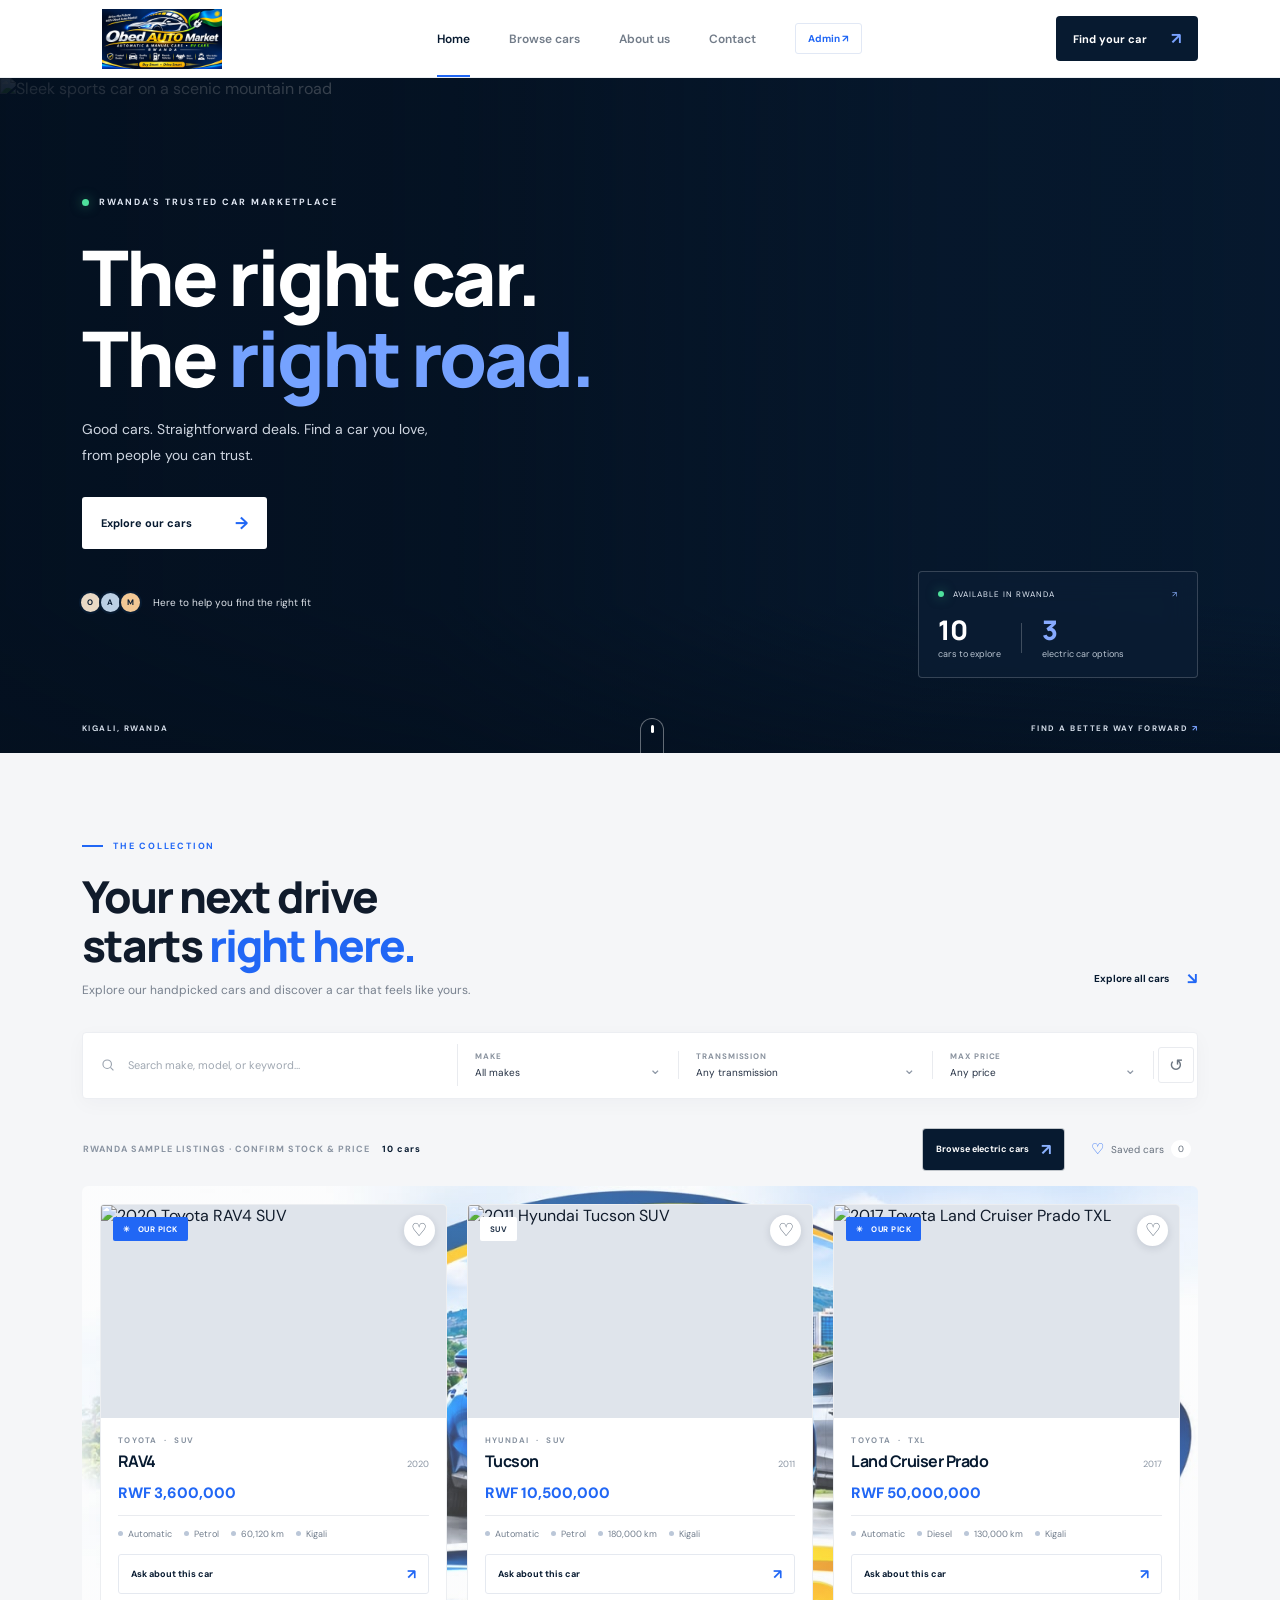
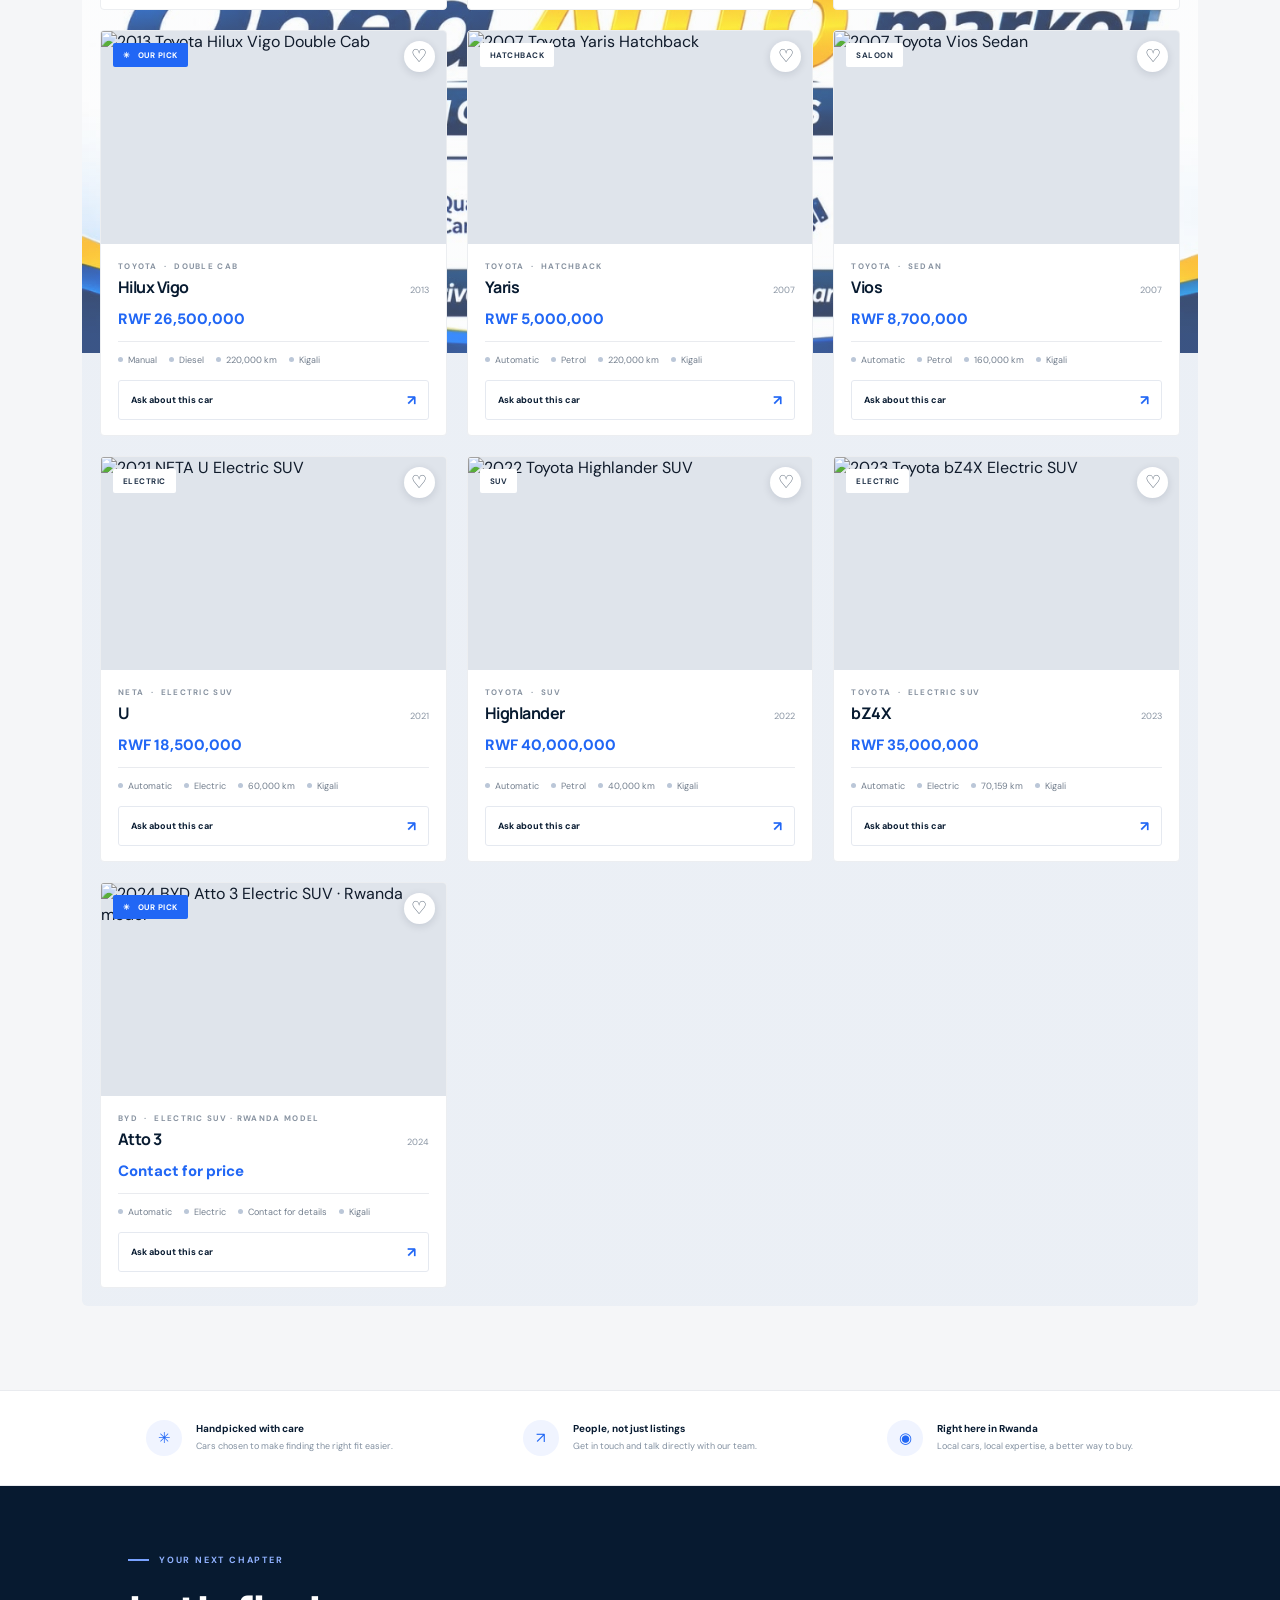
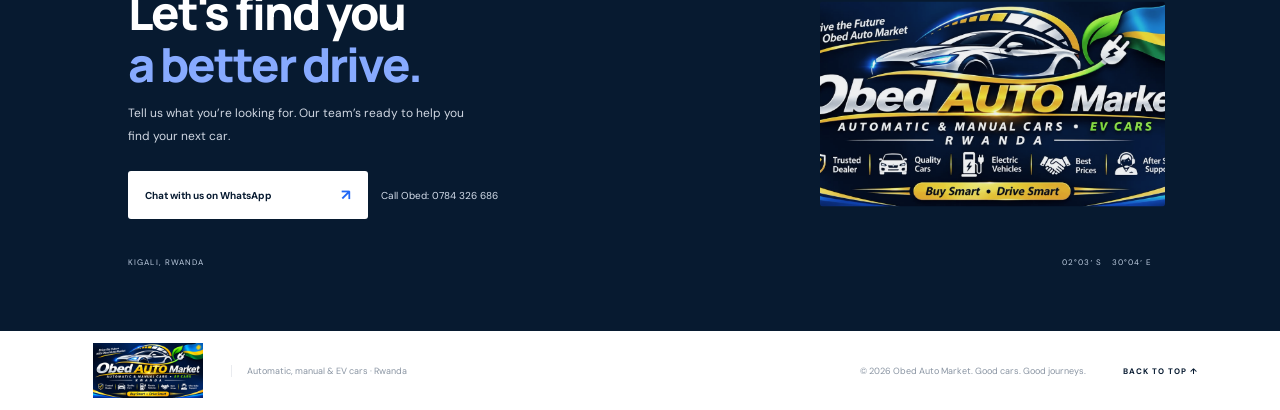
==== commit c704d125: "Move EV artwork behind car listings" ====
--- a/public/index.html
+++ b/public/index.html
@@ -34,13 +34,9 @@
     <section class="inventory-section" id="inventory">
       <div class="section-wrap"><div class="section-heading"><div><div class="section-kicker"><span></span> THE COLLECTION</div><h2>Your next drive<br>starts <span>right here.</span></h2><p>Explore our handpicked cars and discover a car that feels like yours.</p></div><a class="view-all" href="#car-grid">Explore all cars <span>↘</span></a></div>
         <div class="filter-panel"><div class="search-box"><svg viewBox="0 0 24 24" fill="none" aria-hidden="true"><circle cx="11" cy="11" r="6.5"/><path d="m16 16 4.5 4.5"/></svg><input id="car-search" type="search" placeholder="Search make, model, or keyword…" aria-label="Search cars"></div><label class="select-wrap"><span>MAKE</span><select id="make-filter"><option value="">All makes</option></select><span class="select-chevron">⌄</span></label><label class="select-wrap"><span>TRANSMISSION</span><select id="transmission-filter"><option value="">Any transmission</option><option value="Automatic">Automatic</option><option value="Manual">Manual</option></select><span class="select-chevron">⌄</span></label><label class="select-wrap price-filter"><span>MAX PRICE</span><select id="price-filter"><option value="">Any price</option><option value="10000000">Up to RWF 10M</option><option value="20000000">Up to RWF 20M</option><option value="30000000">Up to RWF 30M</option><option value="50000000">Up to RWF 50M</option></select><span class="select-chevron">⌄</span></label><button class="filter-reset" id="reset-filters" aria-label="Reset all filters">↺</button></div>
-        <div class="results-line"><p>RWANDA SAMPLE LISTINGS · CONFIRM STOCK &amp; PRICE <span id="results-count">09 cars</span></p><button id="saved-filter" class="saved-filter" aria-pressed="false"><span>♡</span> Saved cars <span class="saved-count" id="saved-count">0</span></button></div>
+        <div class="results-line"><p>RWANDA SAMPLE LISTINGS · CONFIRM STOCK &amp; PRICE <span id="results-count">09 cars</span></p><div class="results-actions"><a class="ev-banner-link" id="browse-ev" href="#car-grid">Browse electric cars <span aria-hidden="true">↗</span></a><button id="saved-filter" class="saved-filter" aria-pressed="false"><span>♡</span> Saved cars <span class="saved-count" id="saved-count">0</span></button></div></div>
         <div class="car-grid" id="car-grid" aria-live="polite"></div><div class="empty-state" id="empty-state" hidden><span>✳</span><h3>No cars found just yet.</h3><p>Try adjusting your search or filters to see more options.</p><button id="empty-reset">Clear your filters ↗</button></div>
       </div>
-    </section>
-
-    <section class="ev-banner" aria-label="Electric cars in Rwanda">
-      <a class="ev-banner-link" id="browse-ev" href="#inventory">Browse electric cars <span aria-hidden="true">↗</span></a>
     </section>
 
     <section class="trust-strip" id="why-us"><div class="trust-item"><span class="trust-icon">✳</span><div><strong>Handpicked with care</strong><span>Cars chosen to make finding the right fit easier.</span></div></div><div class="trust-item"><span class="trust-icon">↗</span><div><strong>People, not just listings</strong><span>Get in touch and talk directly with our team.</span></div></div><div class="trust-item"><span class="trust-icon">◉</span><div><strong>Right here in Rwanda</strong><span>Local cars, local expertise, a better way to buy.</span></div></div></section>
--- a/public/styles.css
+++ b/public/styles.css
@@ -64,3 +64,11 @@
 .ev-banner-link{display:inline-flex;align-items:center;gap:22px;padding:13px 17px;border:1px solid rgba(255,255,255,.75);border-radius:4px;background:rgba(7,26,48,.86);color:white;font-size:11px;font-weight:700;}
 .ev-banner-link span{color:#8bb2ff;font-size:16px}
 @media(max-width:650px){.brand{width:150px;height:56px}.footer-brand{width:105px;height:45px}.ev-banner{min-height:190px;padding:16px 5%;background-position:center 45%}.ev-banner-link{padding:11px 13px;font-size:10px}}
+/* Give the EV artwork a wide 16:9 presentation with much less cropping. */
+.ev-banner{width:100%;aspect-ratio:16/9;min-height:0;max-height:none;background-position:center;background-size:cover}
+@media(max-width:650px){.ev-banner{aspect-ratio:16/9;min-height:0;padding:12px 5%;background-position:center}}
+/* Place the full-size Rwanda EV artwork beneath the vehicle cards. */
+.car-grid{position:relative;padding:18px;border-radius:6px;background-color:#e8edf4;background-image:linear-gradient(rgba(245,247,250,.24),rgba(245,247,250,.24)),url('assets/rwanda-ev-market-background.jpg');background-repeat:no-repeat;background-position:center top;background-size:100% auto}
+.results-actions{display:flex;align-items:center;gap:20px}
+.results-actions .ev-banner-link{background:var(--navy);font-size:9px;padding:10px 13px;gap:12px}
+@media(max-width:650px){.car-grid{padding:9px;gap:11px;background-size:100% auto;background-position:center top}.results-actions{gap:9px;flex-wrap:wrap;justify-content:flex-end}.results-actions .ev-banner-link{font-size:8px;padding:8px 9px;gap:6px}}
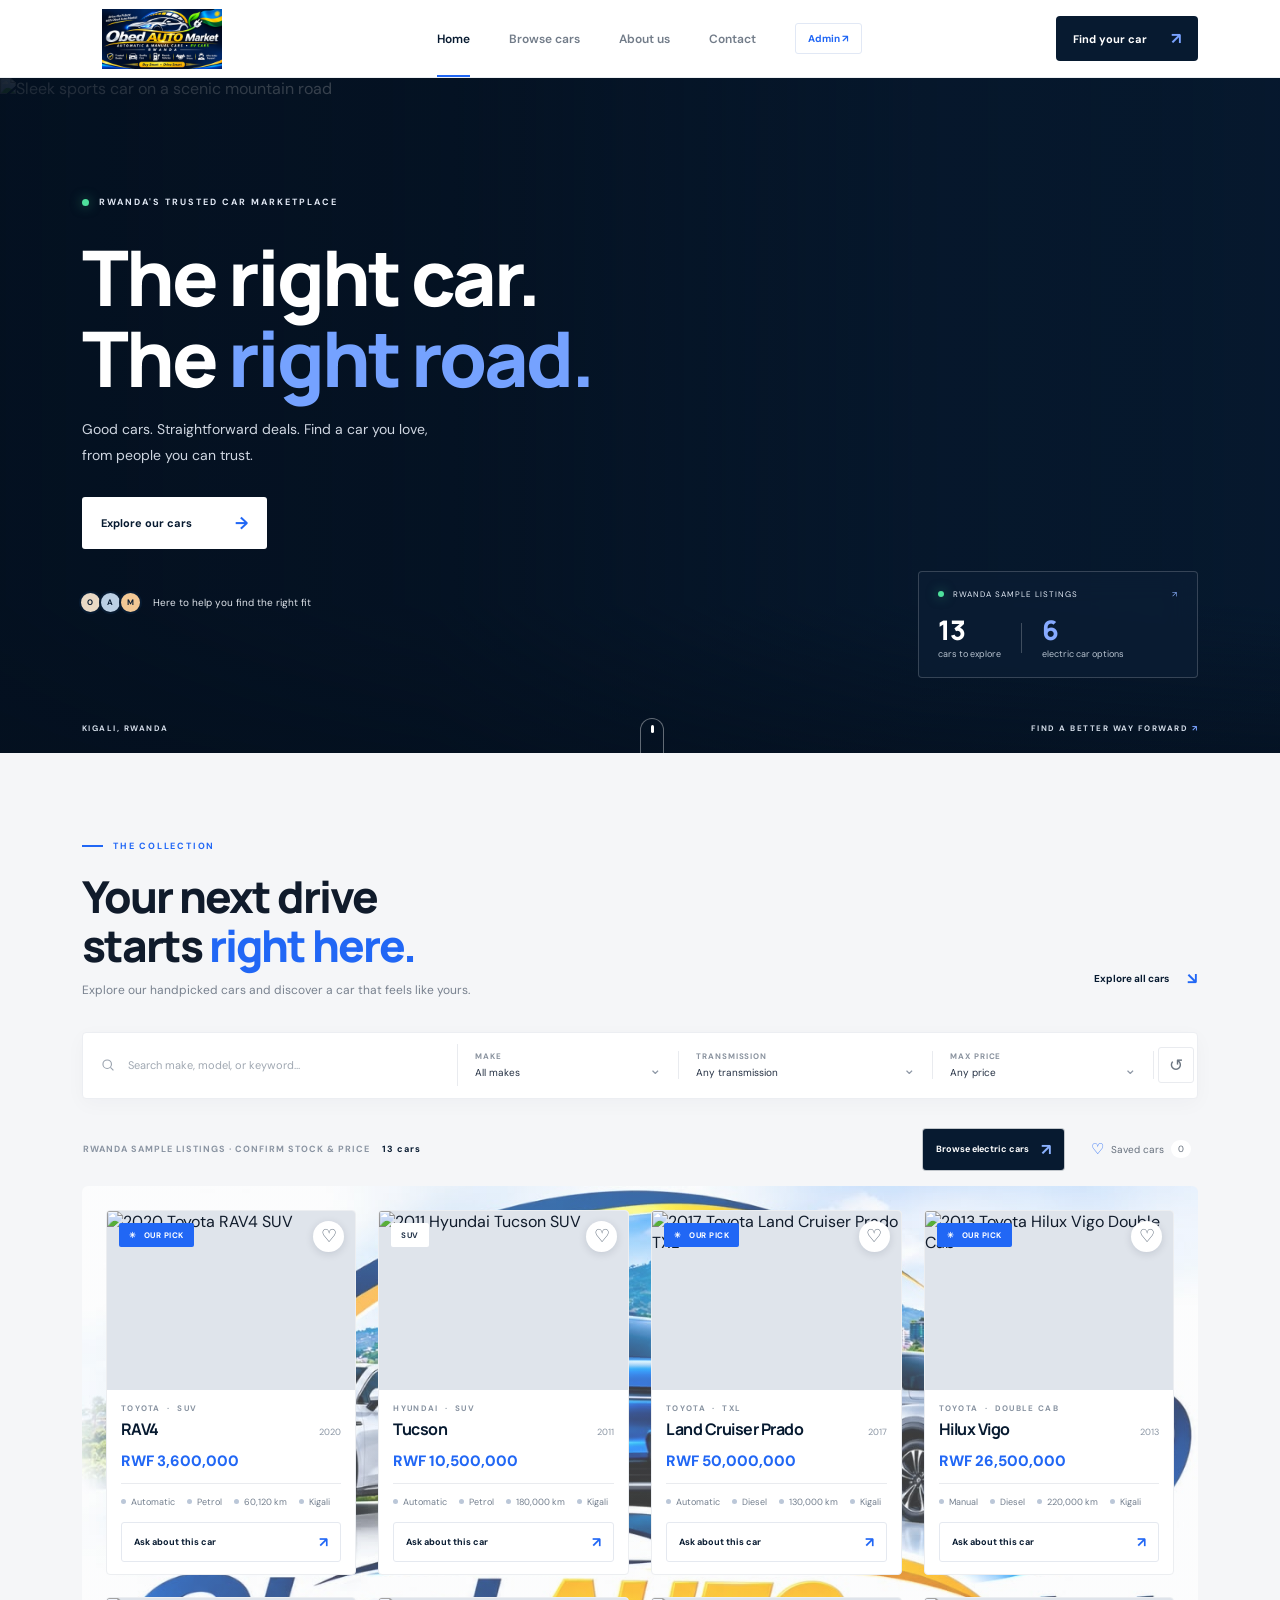
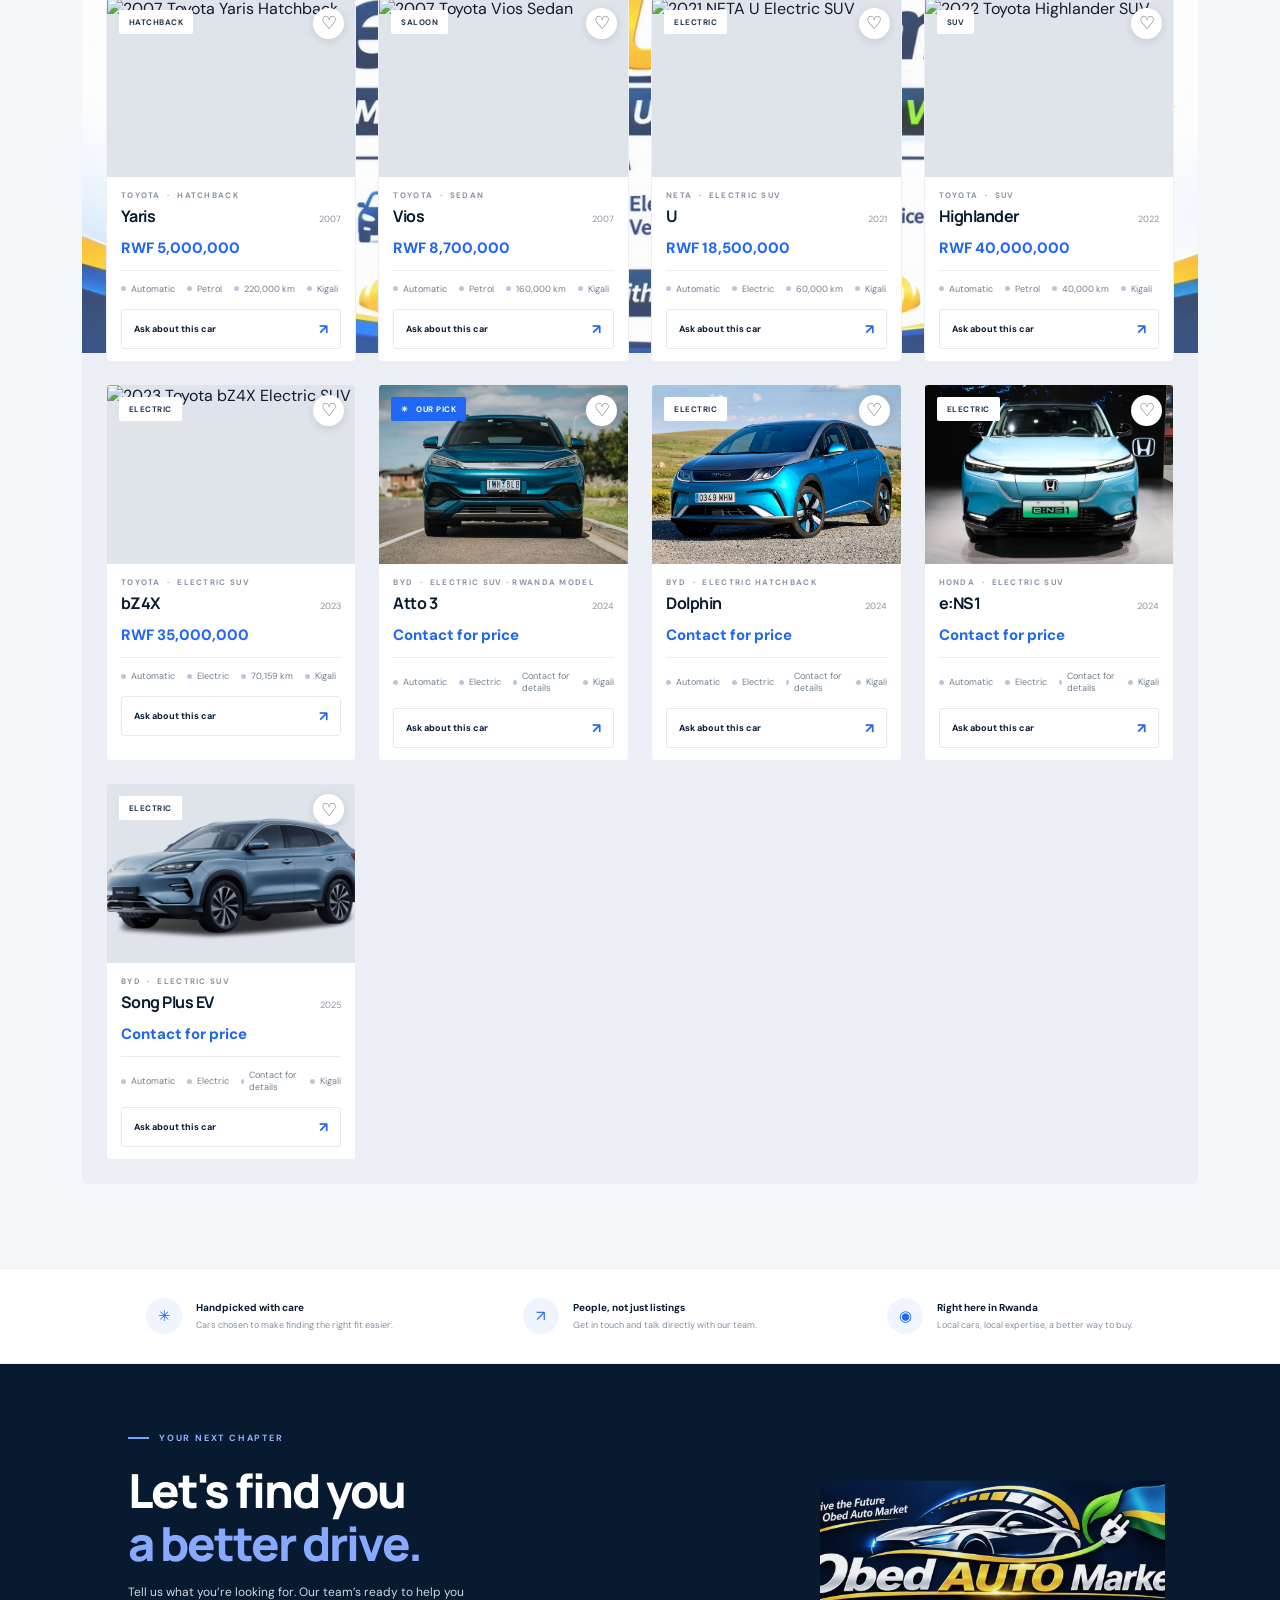
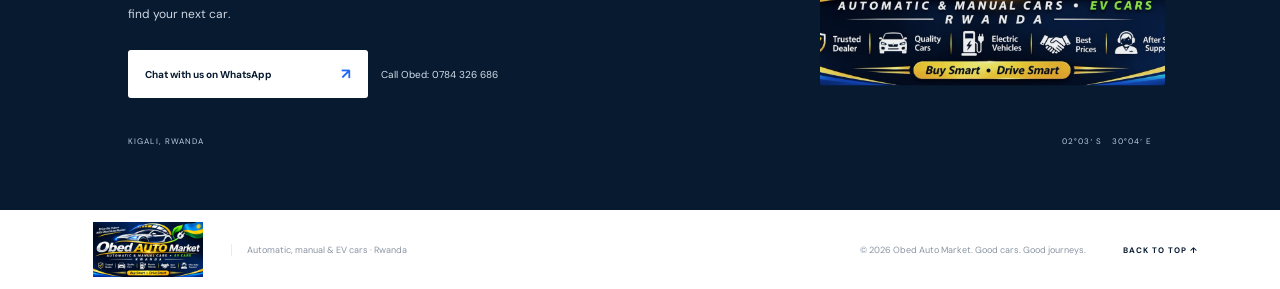
==== commit 8cc5e829: "Add more EV models with photos" ====
--- a/public/index.html
+++ b/public/index.html
@@ -25,7 +25,7 @@
       <img class="hero-image" src="https://images.unsplash.com/photo-1503376780353-7e6692767b70?auto=format&fit=crop&w=2200&q=85" alt="Sleek sports car on a scenic mountain road" fetchpriority="high">
       <div class="hero-shade"></div>
       <div class="hero-inner"><div class="hero-copy"><div class="eyebrow"><span class="live-dot"></span> RWANDA'S TRUSTED CAR MARKETPLACE</div><h1>The right car.<br>The <span>right road.</span></h1><p>Good cars. Straightforward deals. Find a car you love, from people you can trust.</p><a class="hero-button" href="#inventory">Explore our cars <span aria-hidden="true">→</span></a><div class="hero-proof"><div class="proof-avatars"><span>O</span><span>A</span><span>M</span></div><span>Here to help you find the right fit</span></div></div>
-        <div class="hero-card"><div class="hero-card-top"><span class="live-dot"></span><span>AVAILABLE IN RWANDA</span><span class="card-arrow">↗</span></div><div class="hero-card-bottom"><div><span class="stat-number">10</span><span class="stat-label">cars to explore</span></div><span class="card-separator"></span><div><span class="stat-number stat-blue">3</span><span class="stat-label">electric car options</span></div></div></div>
+        <div class="hero-card"><div class="hero-card-top"><span class="live-dot"></span><span>RWANDA SAMPLE LISTINGS</span><span class="card-arrow">↗</span></div><div class="hero-card-bottom"><div><span class="stat-number">13</span><span class="stat-label">cars to explore</span></div><span class="card-separator"></span><div><span class="stat-number stat-blue">6</span><span class="stat-label">electric car options</span></div></div></div>
       </div>
       <div class="hero-bottom"><span>KIGALI, RWANDA</span><span>FIND A BETTER WAY FORWARD <span class="blue-text">↗</span></span></div>
       <a class="scroll-cue" href="#inventory" aria-label="Scroll to browse cars"><span></span></a>
--- a/public/styles.css
+++ b/public/styles.css
@@ -72,3 +72,10 @@
 .results-actions{display:flex;align-items:center;gap:20px}
 .results-actions .ev-banner-link{background:var(--navy);font-size:9px;padding:10px 13px;gap:12px}
 @media(max-width:650px){.car-grid{padding:9px;gap:11px;background-size:100% auto;background-position:center top}.results-actions{gap:9px;flex-wrap:wrap;justify-content:flex-end}.results-actions .ev-banner-link{font-size:8px;padding:8px 9px;gap:6px}}
+/* Compact listing cards so more of the EV artwork remains visible around them. */
+.car-grid{grid-template-columns:repeat(4,minmax(0,1fr));gap:22px;padding:24px}
+.car-image-wrap{height:clamp(145px,14vw,190px)}
+.car-info{padding:13px 14px 12px}
+@media(max-width:950px){.car-grid{grid-template-columns:repeat(3,minmax(0,1fr));gap:16px;padding:16px}.car-image-wrap{height:160px}}
+@media(max-width:650px){.car-grid{grid-template-columns:repeat(2,minmax(0,1fr));gap:12px;padding:10px}.car-image-wrap{height:125px}.car-info{padding:10px 9px}}
+@media(max-width:430px){.car-grid{grid-template-columns:minmax(0,1fr);gap:12px;padding:10px}.car-image-wrap{height:clamp(160px,52vw,210px)}}
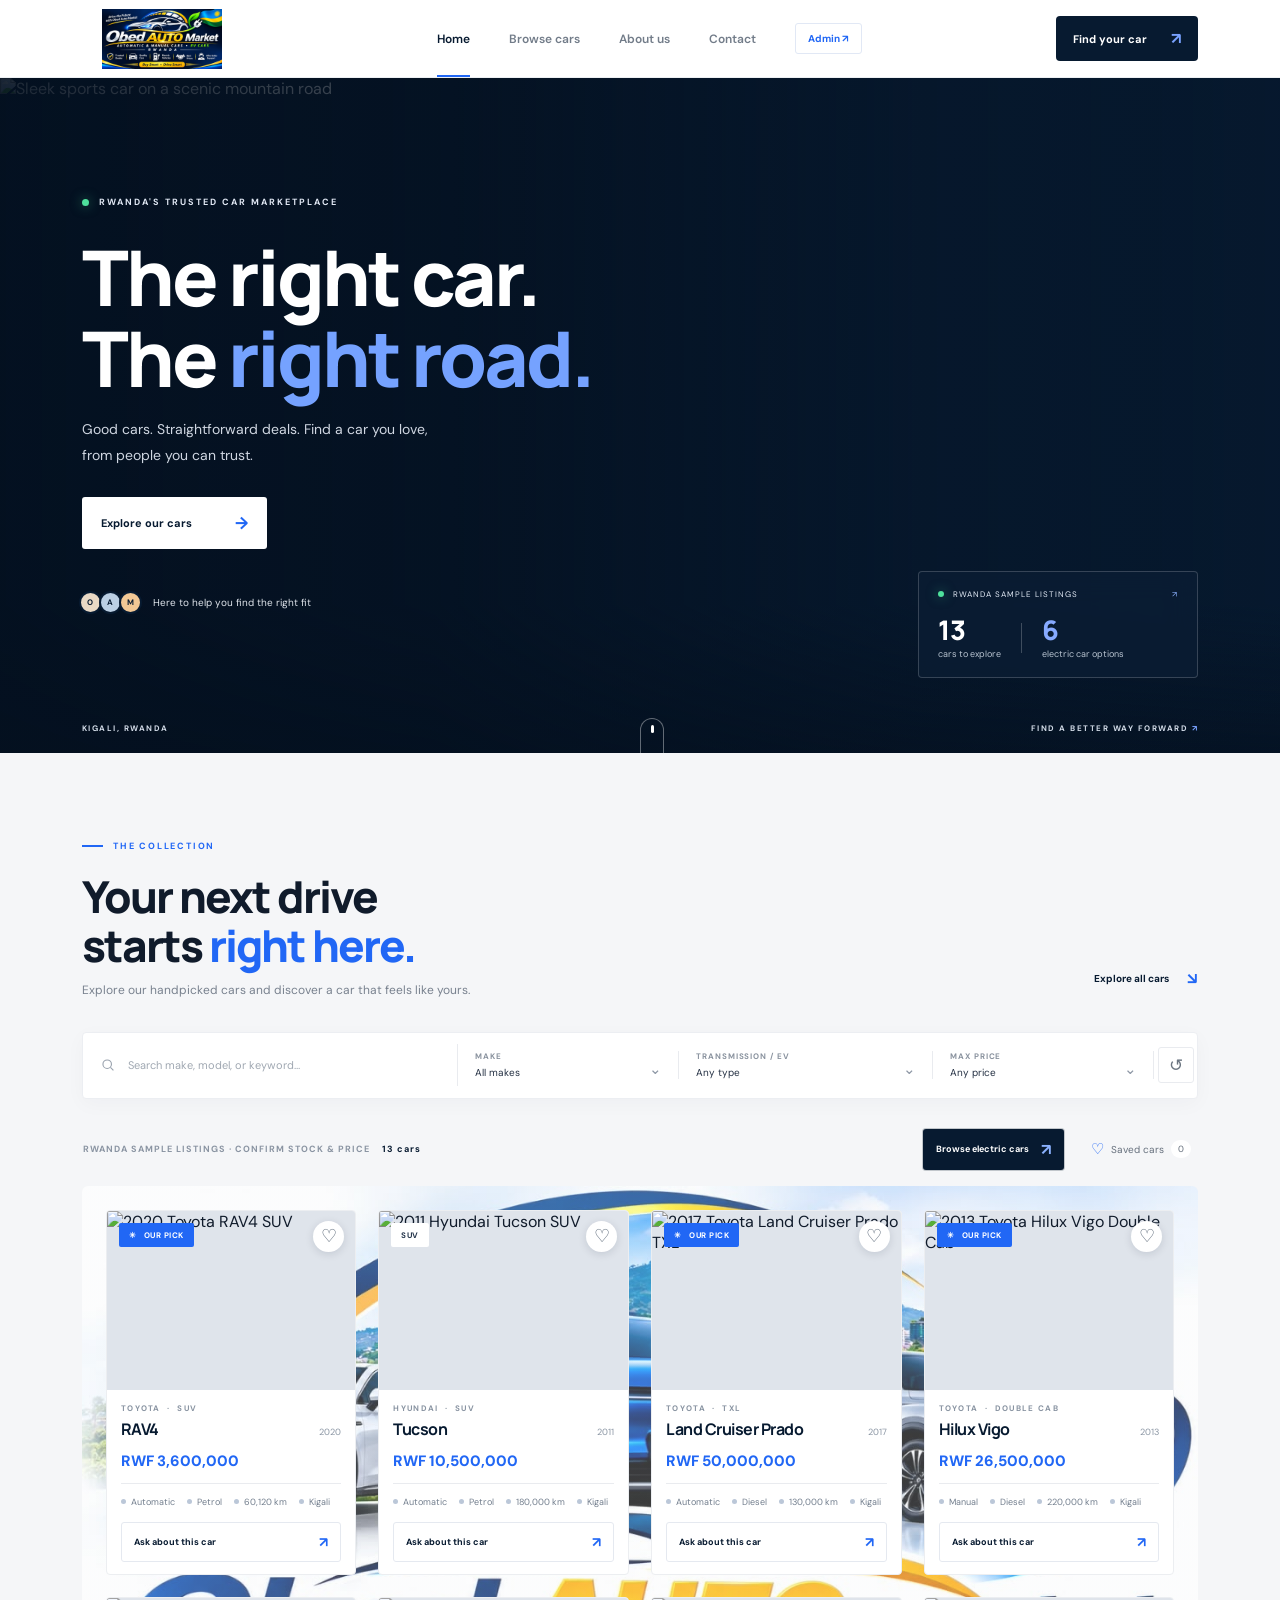
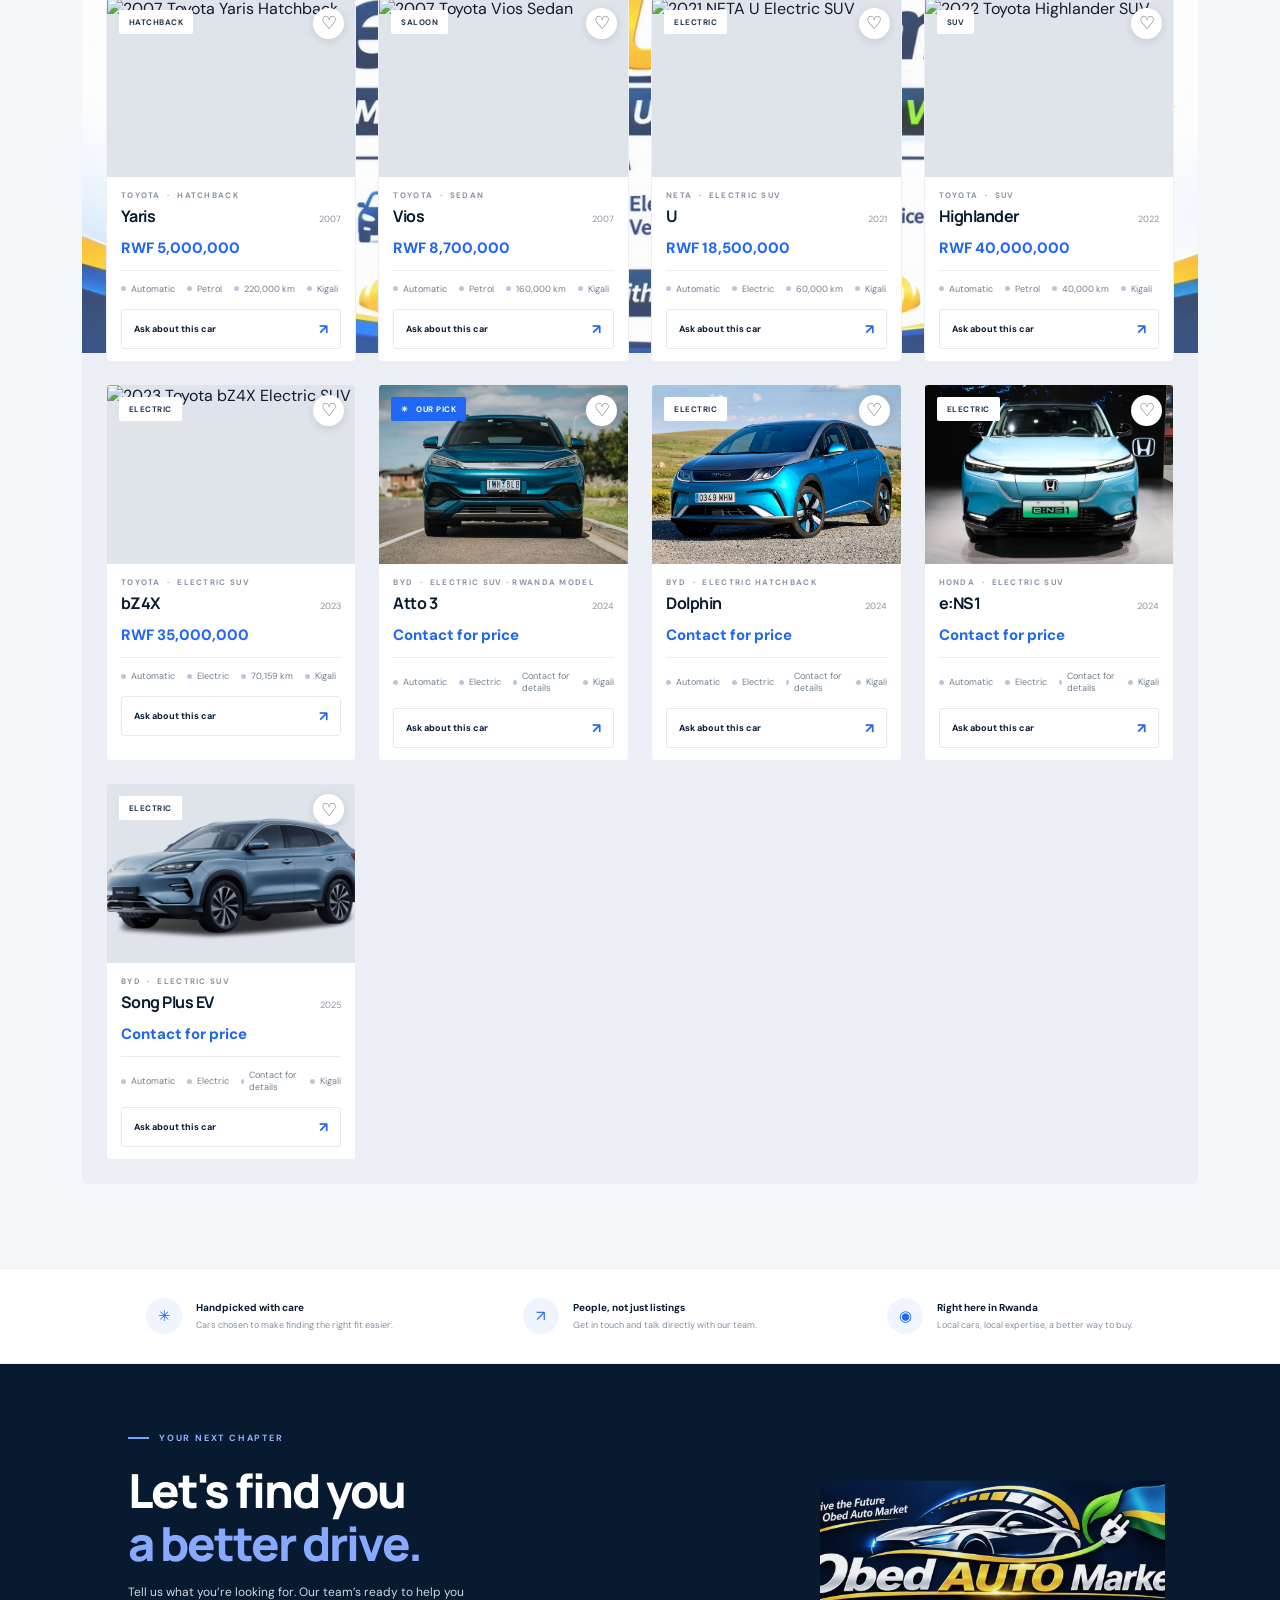
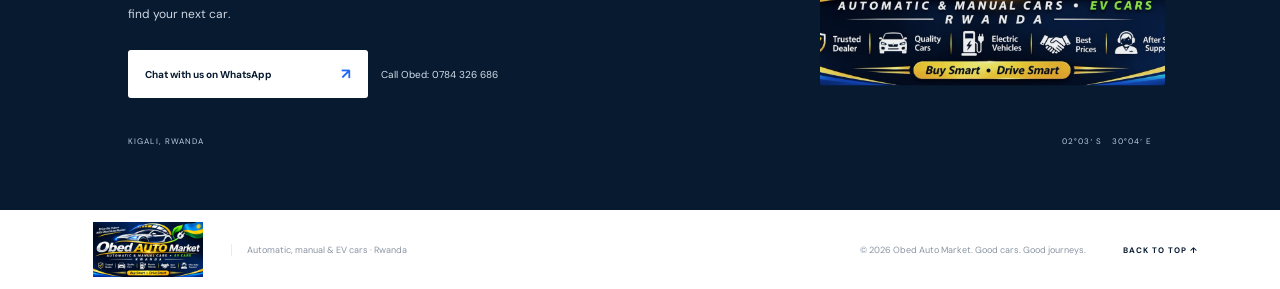
==== commit fc0b4183: "Add electric vehicles to inventory filter" ====
--- a/public/index.html
+++ b/public/index.html
@@ -33,7 +33,7 @@
 
     <section class="inventory-section" id="inventory">
       <div class="section-wrap"><div class="section-heading"><div><div class="section-kicker"><span></span> THE COLLECTION</div><h2>Your next drive<br>starts <span>right here.</span></h2><p>Explore our handpicked cars and discover a car that feels like yours.</p></div><a class="view-all" href="#car-grid">Explore all cars <span>↘</span></a></div>
-        <div class="filter-panel"><div class="search-box"><svg viewBox="0 0 24 24" fill="none" aria-hidden="true"><circle cx="11" cy="11" r="6.5"/><path d="m16 16 4.5 4.5"/></svg><input id="car-search" type="search" placeholder="Search make, model, or keyword…" aria-label="Search cars"></div><label class="select-wrap"><span>MAKE</span><select id="make-filter"><option value="">All makes</option></select><span class="select-chevron">⌄</span></label><label class="select-wrap"><span>TRANSMISSION</span><select id="transmission-filter"><option value="">Any transmission</option><option value="Automatic">Automatic</option><option value="Manual">Manual</option></select><span class="select-chevron">⌄</span></label><label class="select-wrap price-filter"><span>MAX PRICE</span><select id="price-filter"><option value="">Any price</option><option value="10000000">Up to RWF 10M</option><option value="20000000">Up to RWF 20M</option><option value="30000000">Up to RWF 30M</option><option value="50000000">Up to RWF 50M</option></select><span class="select-chevron">⌄</span></label><button class="filter-reset" id="reset-filters" aria-label="Reset all filters">↺</button></div>
+        <div class="filter-panel"><div class="search-box"><svg viewBox="0 0 24 24" fill="none" aria-hidden="true"><circle cx="11" cy="11" r="6.5"/><path d="m16 16 4.5 4.5"/></svg><input id="car-search" type="search" placeholder="Search make, model, or keyword…" aria-label="Search cars"></div><label class="select-wrap"><span>MAKE</span><select id="make-filter"><option value="">All makes</option></select><span class="select-chevron">⌄</span></label><label class="select-wrap"><span>TRANSMISSION / EV</span><select id="transmission-filter"><option value="">Any type</option><option value="Automatic">Automatic</option><option value="Manual">Manual</option><option value="Electric">Electric (EV)</option></select><span class="select-chevron">⌄</span></label><label class="select-wrap price-filter"><span>MAX PRICE</span><select id="price-filter"><option value="">Any price</option><option value="10000000">Up to RWF 10M</option><option value="20000000">Up to RWF 20M</option><option value="30000000">Up to RWF 30M</option><option value="50000000">Up to RWF 50M</option></select><span class="select-chevron">⌄</span></label><button class="filter-reset" id="reset-filters" aria-label="Reset all filters">↺</button></div>
         <div class="results-line"><p>RWANDA SAMPLE LISTINGS · CONFIRM STOCK &amp; PRICE <span id="results-count">09 cars</span></p><div class="results-actions"><a class="ev-banner-link" id="browse-ev" href="#car-grid">Browse electric cars <span aria-hidden="true">↗</span></a><button id="saved-filter" class="saved-filter" aria-pressed="false"><span>♡</span> Saved cars <span class="saved-count" id="saved-count">0</span></button></div></div>
         <div class="car-grid" id="car-grid" aria-live="polite"></div><div class="empty-state" id="empty-state" hidden><span>✳</span><h3>No cars found just yet.</h3><p>Try adjusting your search or filters to see more options.</p><button id="empty-reset">Clear your filters ↗</button></div>
       </div>
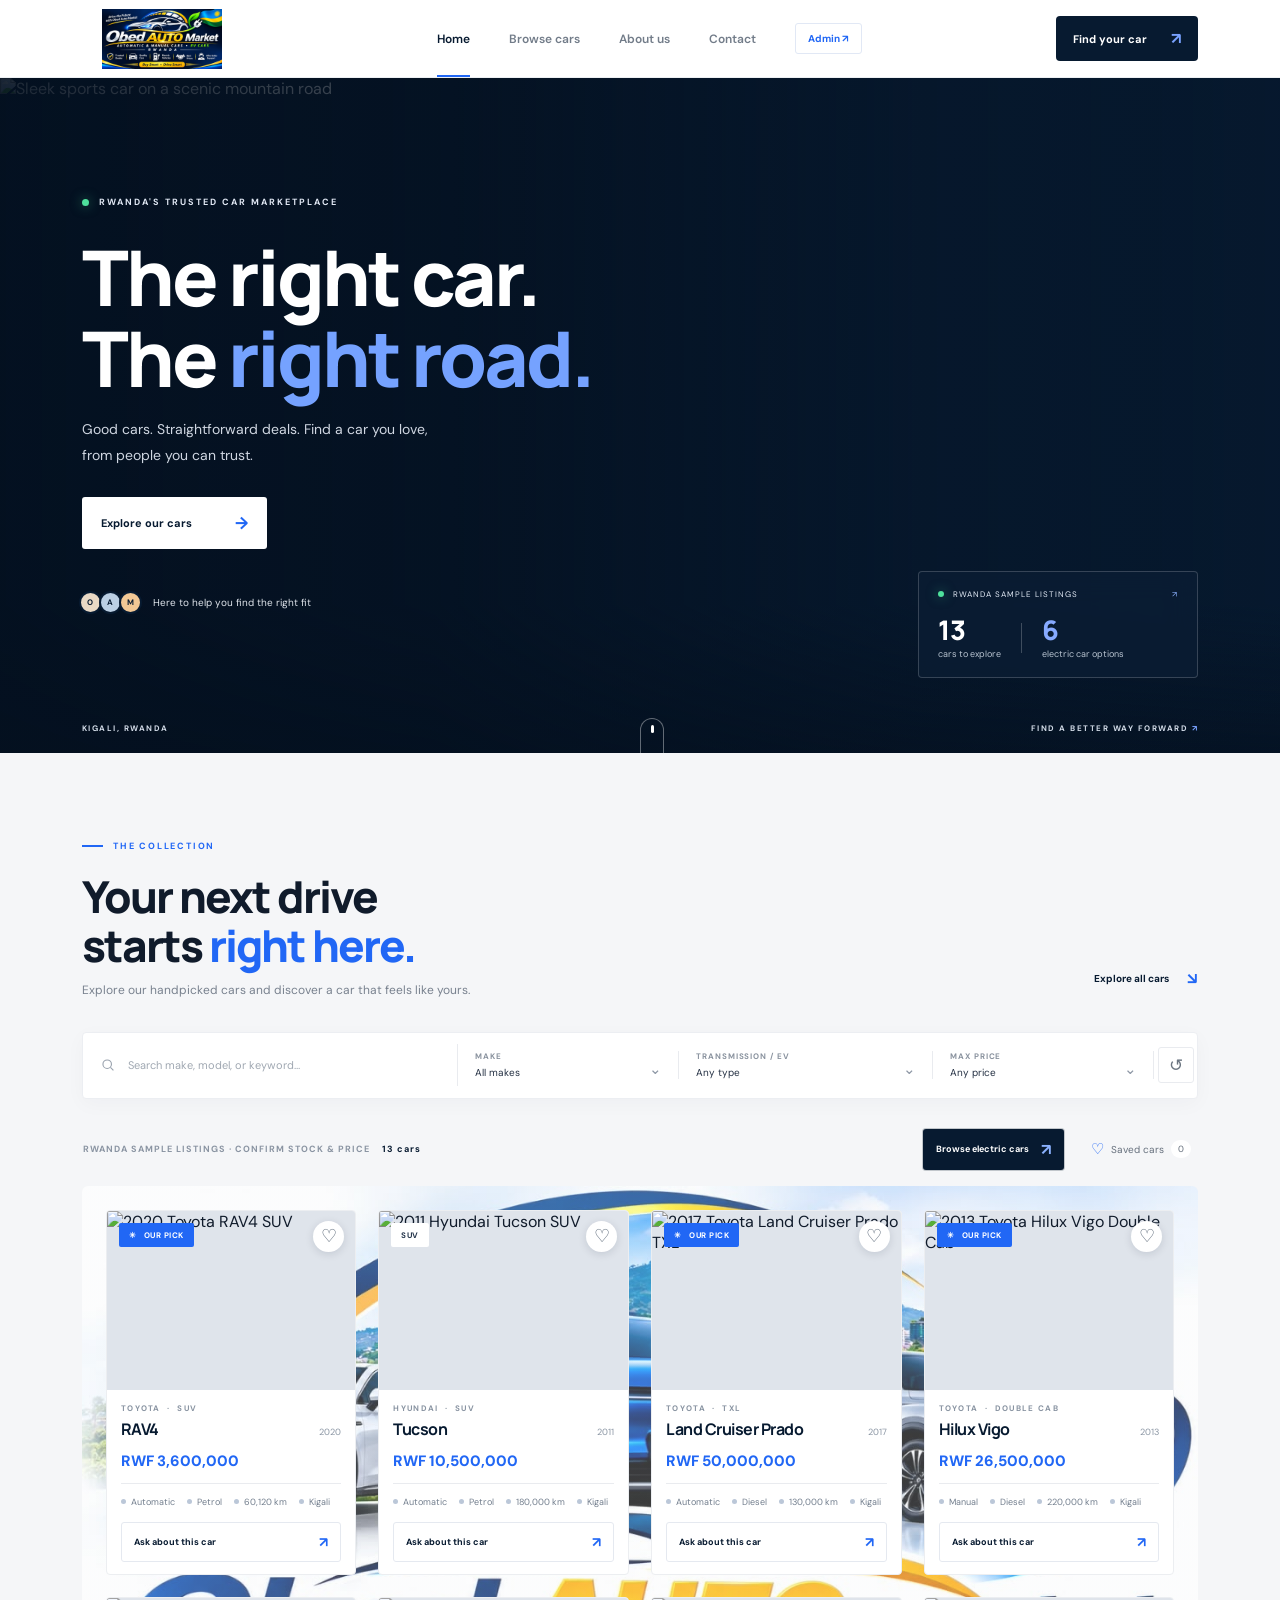
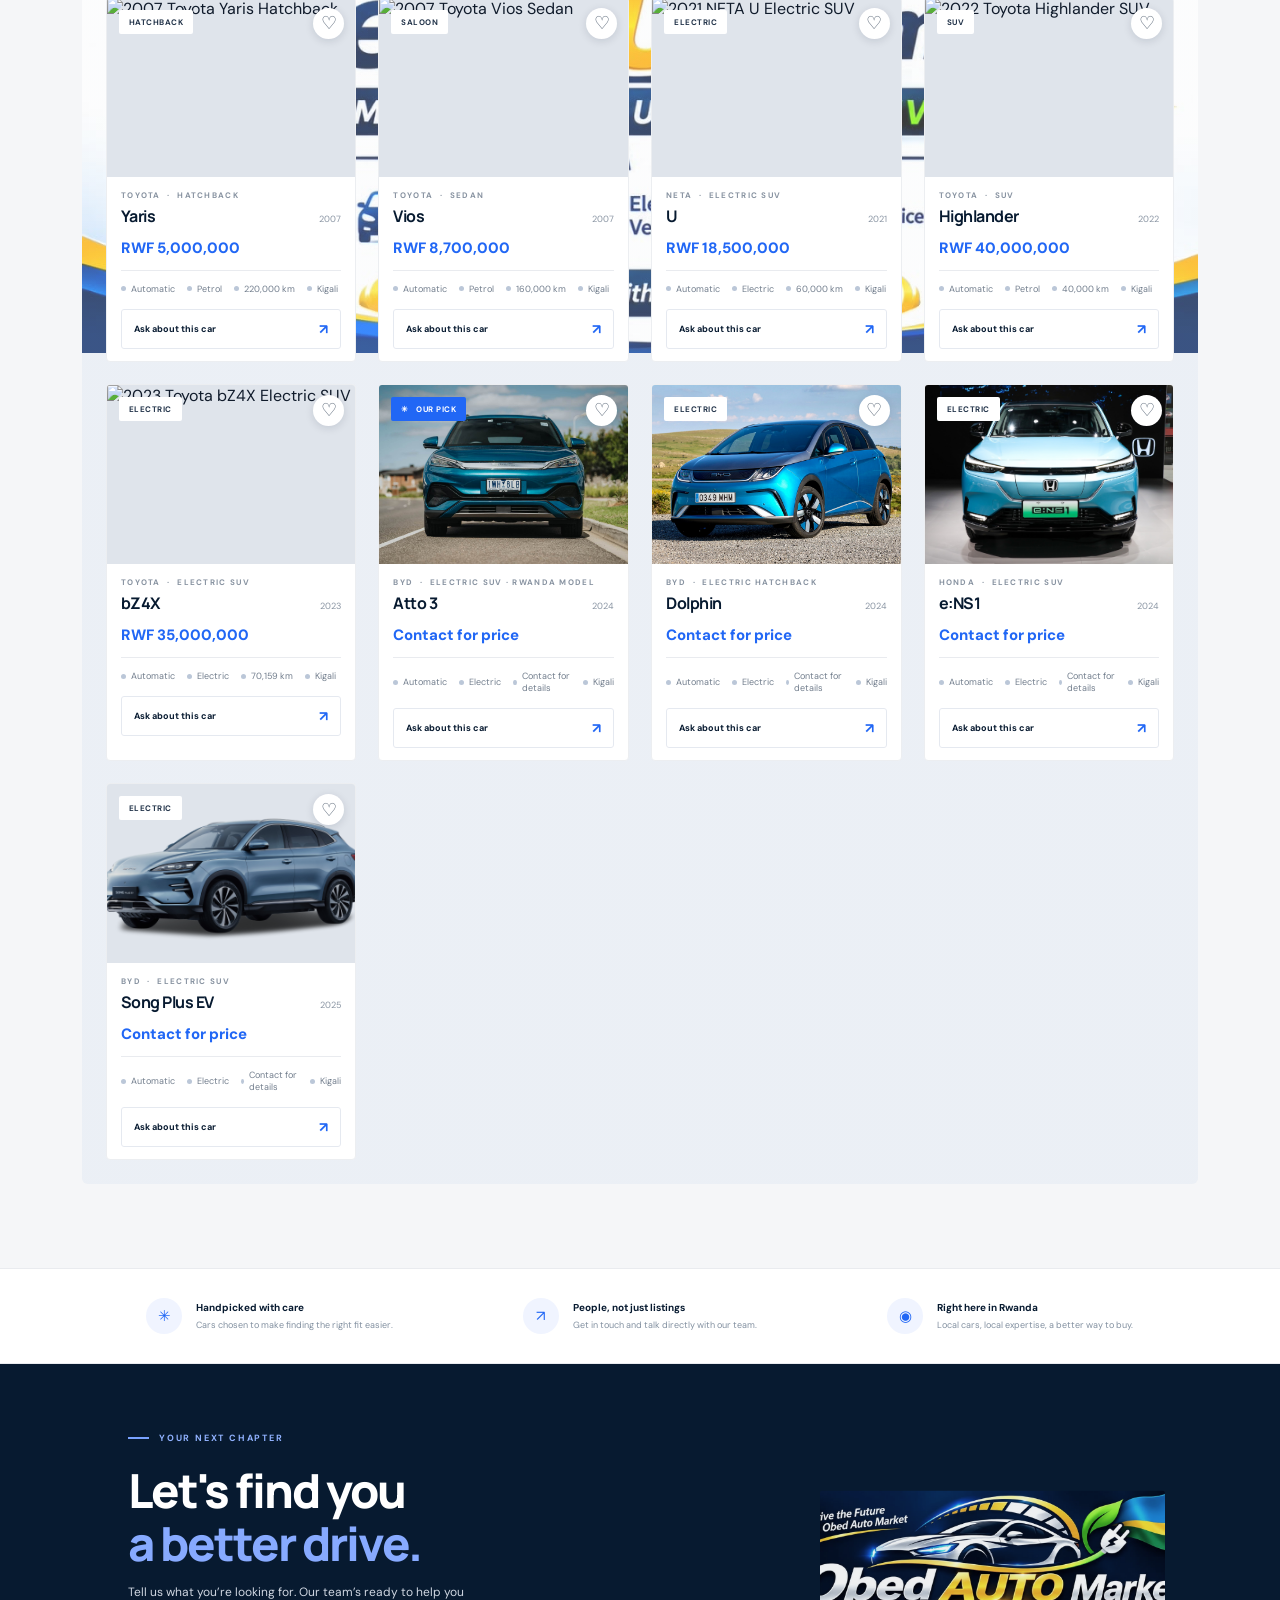
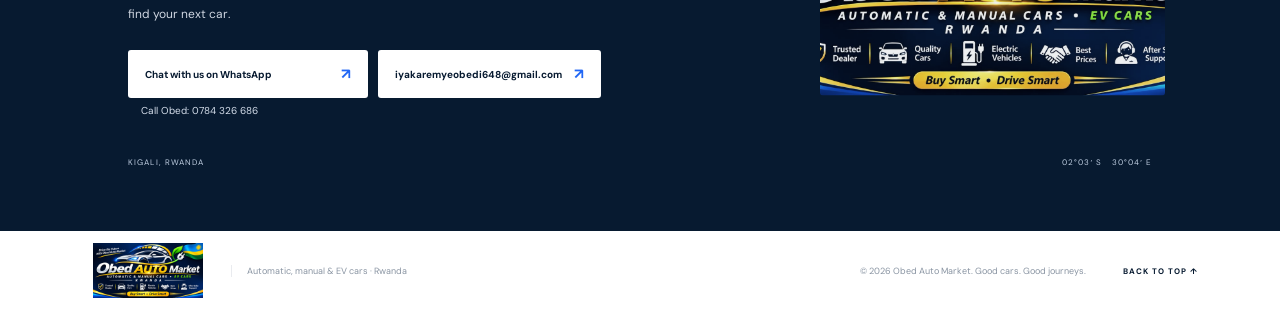
==== commit 040ee58e: "Add email contact option" ====
--- a/public/index.html
+++ b/public/index.html
@@ -41,7 +41,7 @@
 
     <section class="trust-strip" id="why-us"><div class="trust-item"><span class="trust-icon">✳</span><div><strong>Handpicked with care</strong><span>Cars chosen to make finding the right fit easier.</span></div></div><div class="trust-item"><span class="trust-icon">↗</span><div><strong>People, not just listings</strong><span>Get in touch and talk directly with our team.</span></div></div><div class="trust-item"><span class="trust-icon">◉</span><div><strong>Right here in Rwanda</strong><span>Local cars, local expertise, a better way to buy.</span></div></div></section>
 
-    <section class="contact-section" id="contact"><div class="contact-content"><div class="section-kicker light-kicker"><span></span> YOUR NEXT CHAPTER</div><h2>Let's find you<br><span>a better drive.</span></h2><p>Tell us what you’re looking for. Our team’s ready to help you find your next car.</p><a class="contact-button" id="contact-whatsapp" href="https://wa.me/250784326686?text=Hi%20Obed%20Auto%20Market%2C%20I%E2%80%99m%20looking%20for%20a%20car%20in%20Rwanda." target="_blank" rel="noopener noreferrer">Chat with us on WhatsApp <span>↗</span></a><a class="contact-phone" href="tel:+250784326686">Call Obed: 0784 326 686</a></div><div class="contact-art" aria-hidden="true"><img src="assets/obed-auto-market-logo.jpg" alt="" loading="lazy"></div><div class="contact-coordinate"><span>KIGALI, RWANDA</span><span>02°03′ S &nbsp; 30°04′ E</span></div></section>
+    <section class="contact-section" id="contact"><div class="contact-content"><div class="section-kicker light-kicker"><span></span> YOUR NEXT CHAPTER</div><h2>Let's find you<br><span>a better drive.</span></h2><p>Tell us what you’re looking for. Our team’s ready to help you find your next car.</p><a class="contact-button" id="contact-whatsapp" href="https://wa.me/250784326686?text=Hi%20Obed%20Auto%20Market%2C%20I%E2%80%99m%20looking%20for%20a%20car%20in%20Rwanda." target="_blank" rel="noopener noreferrer">Chat with us on WhatsApp <span>↗</span></a><a class="contact-button email-button" href="mailto:iyakaremyeobedi648@gmail.com">iyakaremyeobedi648@gmail.com <span>↗</span></a><a class="contact-phone" href="tel:+250784326686">Call Obed: 0784 326 686</a></div><div class="contact-art" aria-hidden="true"><img src="assets/obed-auto-market-logo.jpg" alt="" loading="lazy"></div><div class="contact-coordinate"><span>KIGALI, RWANDA</span><span>02°03′ S &nbsp; 30°04′ E</span></div></section>
   </main>
   <div class="admin-overlay" id="admin-overlay" hidden>
     <section class="admin-panel" role="dialog" aria-modal="true" aria-labelledby="admin-login-title">
--- a/public/styles.css
+++ b/public/styles.css
@@ -79,3 +79,5 @@
 @media(max-width:950px){.car-grid{grid-template-columns:repeat(3,minmax(0,1fr));gap:16px;padding:16px}.car-image-wrap{height:160px}}
 @media(max-width:650px){.car-grid{grid-template-columns:repeat(2,minmax(0,1fr));gap:12px;padding:10px}.car-image-wrap{height:125px}.car-info{padding:10px 9px}}
 @media(max-width:430px){.car-grid{grid-template-columns:minmax(0,1fr);gap:12px;padding:10px}.car-image-wrap{height:clamp(160px,52vw,210px)}}
+.email-button{width:auto;max-width:100%;margin-left:10px;gap:12px}
+@media(max-width:650px){.email-button{margin:12px 0 0;max-width:100%;font-size:9px}}
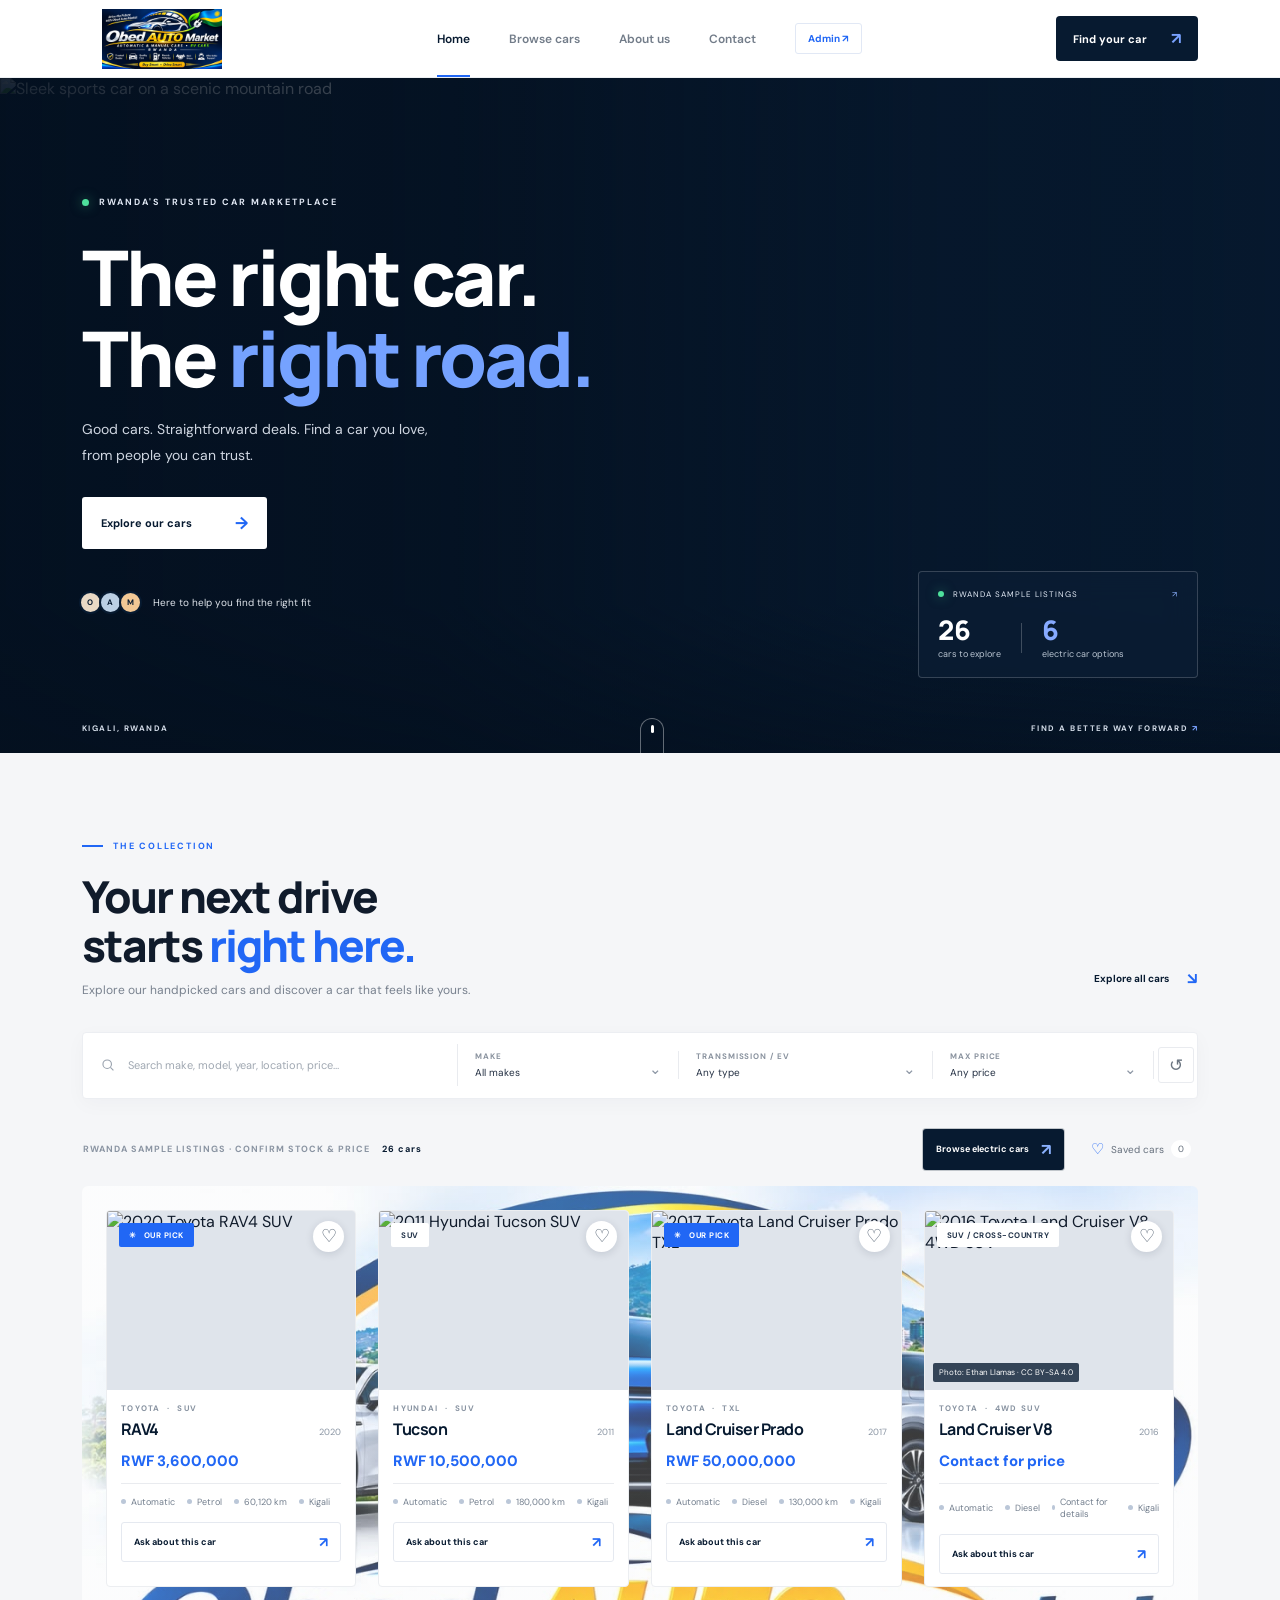
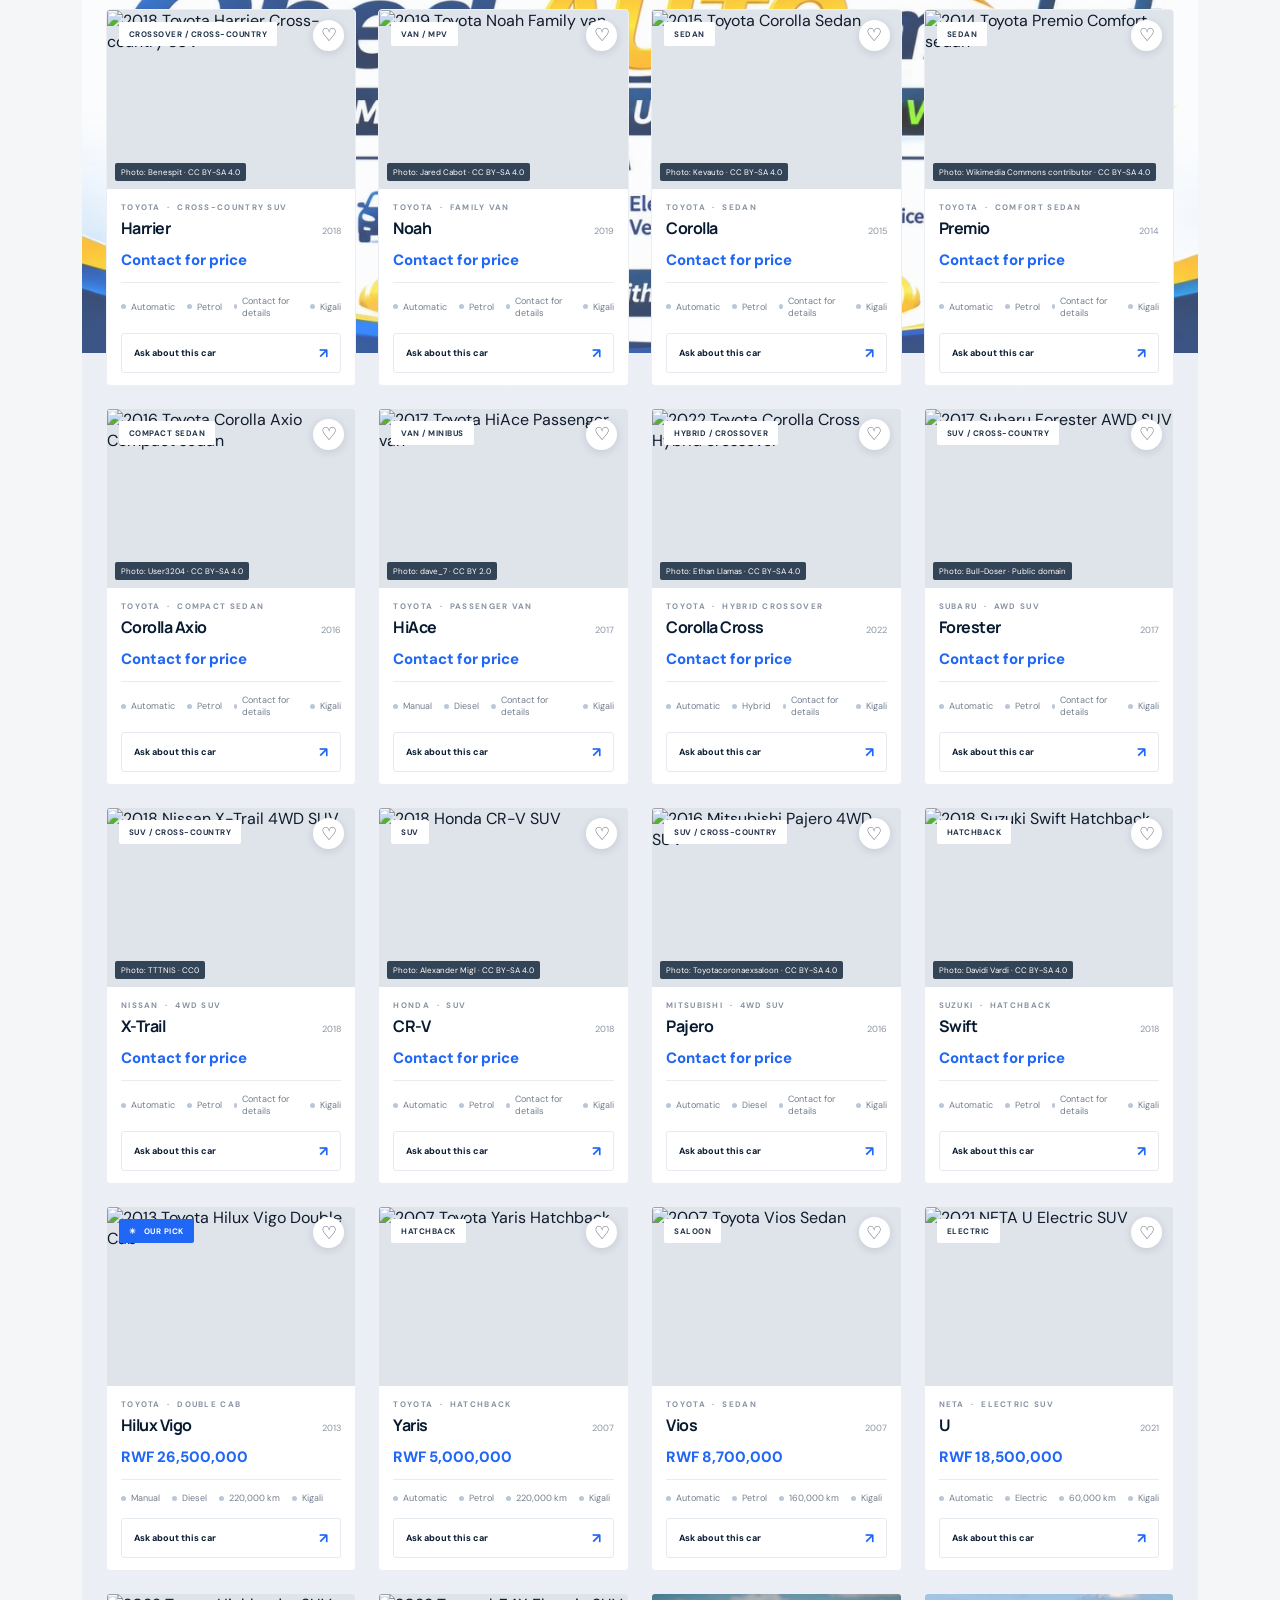
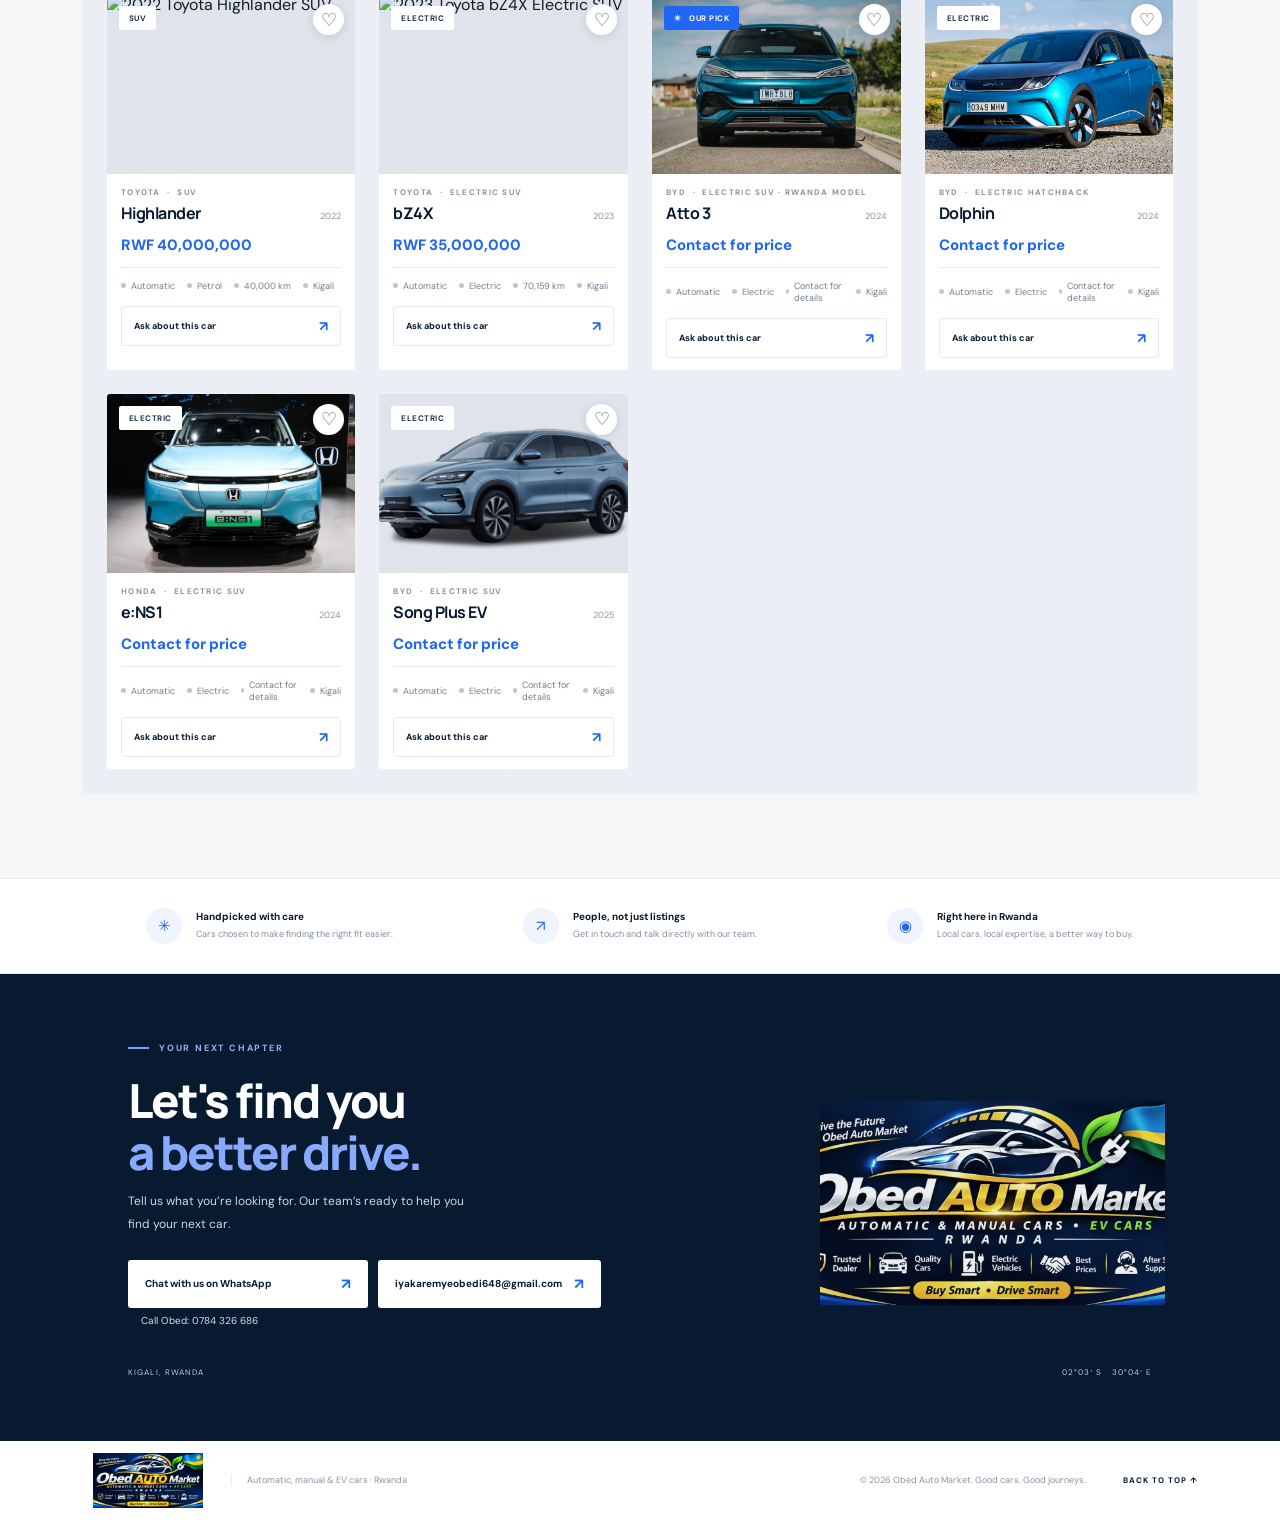
==== commit 907c63ea: "Add show hide control to admin password" ====
--- a/public/index.html
+++ b/public/index.html
@@ -25,7 +25,7 @@
       <img class="hero-image" src="https://images.unsplash.com/photo-1503376780353-7e6692767b70?auto=format&fit=crop&w=2200&q=85" alt="Sleek sports car on a scenic mountain road" fetchpriority="high">
       <div class="hero-shade"></div>
       <div class="hero-inner"><div class="hero-copy"><div class="eyebrow"><span class="live-dot"></span> RWANDA'S TRUSTED CAR MARKETPLACE</div><h1>The right car.<br>The <span>right road.</span></h1><p>Good cars. Straightforward deals. Find a car you love, from people you can trust.</p><a class="hero-button" href="#inventory">Explore our cars <span aria-hidden="true">→</span></a><div class="hero-proof"><div class="proof-avatars"><span>O</span><span>A</span><span>M</span></div><span>Here to help you find the right fit</span></div></div>
-        <div class="hero-card"><div class="hero-card-top"><span class="live-dot"></span><span>RWANDA SAMPLE LISTINGS</span><span class="card-arrow">↗</span></div><div class="hero-card-bottom"><div><span class="stat-number">13</span><span class="stat-label">cars to explore</span></div><span class="card-separator"></span><div><span class="stat-number stat-blue">6</span><span class="stat-label">electric car options</span></div></div></div>
+        <div class="hero-card"><div class="hero-card-top"><span class="live-dot"></span><span>RWANDA SAMPLE LISTINGS</span><span class="card-arrow">↗</span></div><div class="hero-card-bottom"><div><span class="stat-number" id="available-car-total">0</span><span class="stat-label">cars to explore</span></div><span class="card-separator"></span><div><span class="stat-number stat-blue" id="electric-car-total">0</span><span class="stat-label">electric car options</span></div></div></div>
       </div>
       <div class="hero-bottom"><span>KIGALI, RWANDA</span><span>FIND A BETTER WAY FORWARD <span class="blue-text">↗</span></span></div>
       <a class="scroll-cue" href="#inventory" aria-label="Scroll to browse cars"><span></span></a>
@@ -33,7 +33,7 @@
 
     <section class="inventory-section" id="inventory">
       <div class="section-wrap"><div class="section-heading"><div><div class="section-kicker"><span></span> THE COLLECTION</div><h2>Your next drive<br>starts <span>right here.</span></h2><p>Explore our handpicked cars and discover a car that feels like yours.</p></div><a class="view-all" href="#car-grid">Explore all cars <span>↘</span></a></div>
-        <div class="filter-panel"><div class="search-box"><svg viewBox="0 0 24 24" fill="none" aria-hidden="true"><circle cx="11" cy="11" r="6.5"/><path d="m16 16 4.5 4.5"/></svg><input id="car-search" type="search" placeholder="Search make, model, or keyword…" aria-label="Search cars"></div><label class="select-wrap"><span>MAKE</span><select id="make-filter"><option value="">All makes</option></select><span class="select-chevron">⌄</span></label><label class="select-wrap"><span>TRANSMISSION / EV</span><select id="transmission-filter"><option value="">Any type</option><option value="Automatic">Automatic</option><option value="Manual">Manual</option><option value="Electric">Electric (EV)</option></select><span class="select-chevron">⌄</span></label><label class="select-wrap price-filter"><span>MAX PRICE</span><select id="price-filter"><option value="">Any price</option><option value="10000000">Up to RWF 10M</option><option value="20000000">Up to RWF 20M</option><option value="30000000">Up to RWF 30M</option><option value="50000000">Up to RWF 50M</option></select><span class="select-chevron">⌄</span></label><button class="filter-reset" id="reset-filters" aria-label="Reset all filters">↺</button></div>
+        <div class="filter-panel"><div class="search-box"><svg viewBox="0 0 24 24" fill="none" aria-hidden="true"><circle cx="11" cy="11" r="6.5"/><path d="m16 16 4.5 4.5"/></svg><input id="car-search" type="search" placeholder="Search make, model, year, location, price…" aria-label="Search cars"></div><label class="select-wrap"><span>MAKE</span><select id="make-filter"><option value="">All makes</option></select><span class="select-chevron">⌄</span></label><label class="select-wrap"><span>TRANSMISSION / EV</span><select id="transmission-filter"><option value="">Any type</option><option value="Automatic">Automatic</option><option value="Manual">Manual</option><option value="Electric">Electric (EV)</option></select><span class="select-chevron">⌄</span></label><label class="select-wrap price-filter"><span>MAX PRICE</span><select id="price-filter"><option value="">Any price</option><option value="10000000">Up to RWF 10M</option><option value="20000000">Up to RWF 20M</option><option value="30000000">Up to RWF 30M</option><option value="50000000">Up to RWF 50M</option></select><span class="select-chevron">⌄</span></label><button class="filter-reset" id="reset-filters" aria-label="Reset all filters">↺</button></div>
         <div class="results-line"><p>RWANDA SAMPLE LISTINGS · CONFIRM STOCK &amp; PRICE <span id="results-count">09 cars</span></p><div class="results-actions"><a class="ev-banner-link" id="browse-ev" href="#car-grid">Browse electric cars <span aria-hidden="true">↗</span></a><button id="saved-filter" class="saved-filter" aria-pressed="false"><span>♡</span> Saved cars <span class="saved-count" id="saved-count">0</span></button></div></div>
         <div class="car-grid" id="car-grid" aria-live="polite"></div><div class="empty-state" id="empty-state" hidden><span>✳</span><h3>No cars found just yet.</h3><p>Try adjusting your search or filters to see more options.</p><button id="empty-reset">Clear your filters ↗</button></div>
       </div>
@@ -41,7 +41,7 @@
 
     <section class="trust-strip" id="why-us"><div class="trust-item"><span class="trust-icon">✳</span><div><strong>Handpicked with care</strong><span>Cars chosen to make finding the right fit easier.</span></div></div><div class="trust-item"><span class="trust-icon">↗</span><div><strong>People, not just listings</strong><span>Get in touch and talk directly with our team.</span></div></div><div class="trust-item"><span class="trust-icon">◉</span><div><strong>Right here in Rwanda</strong><span>Local cars, local expertise, a better way to buy.</span></div></div></section>
 
-    <section class="contact-section" id="contact"><div class="contact-content"><div class="section-kicker light-kicker"><span></span> YOUR NEXT CHAPTER</div><h2>Let's find you<br><span>a better drive.</span></h2><p>Tell us what you’re looking for. Our team’s ready to help you find your next car.</p><a class="contact-button" id="contact-whatsapp" href="https://wa.me/250784326686?text=Hi%20Obed%20Auto%20Market%2C%20I%E2%80%99m%20looking%20for%20a%20car%20in%20Rwanda." target="_blank" rel="noopener noreferrer">Chat with us on WhatsApp <span>↗</span></a><a class="contact-button email-button" href="mailto:iyakaremyeobedi648@gmail.com">iyakaremyeobedi648@gmail.com <span>↗</span></a><a class="contact-phone" href="tel:+250784326686">Call Obed: 0784 326 686</a></div><div class="contact-art" aria-hidden="true"><img src="assets/obed-auto-market-logo.jpg" alt="" loading="lazy"></div><div class="contact-coordinate"><span>KIGALI, RWANDA</span><span>02°03′ S &nbsp; 30°04′ E</span></div></section>
+    <section class="contact-section" id="contact"><div class="contact-content"><div class="section-kicker light-kicker"><span></span> YOUR NEXT CHAPTER</div><h2>Let's find you<br><span>a better drive.</span></h2><p>Tell us what you’re looking for. Our team’s ready to help you find your next car.</p><a class="contact-button" id="contact-whatsapp" href="https://wa.me/250784326686?text=Hi%20Obed%20Auto%20Market%2C%20I%E2%80%99m%20looking%20for%20a%20car%20in%20Rwanda." target="_blank" rel="noopener noreferrer">Chat with us on WhatsApp <span>↗</span></a><a class="contact-button email-button" href="https://mail.google.com/mail/?view=cm&amp;fs=1&amp;to=iyakaremyeobedi648%40gmail.com&amp;su=I%27m%20looking%20for%20a%20car%20in%20Rwanda&amp;body=Hi%20Obed%2C%0D%0A%0D%0AI%27m%20looking%20for%20a%20car%20in%20Rwanda.%20Could%20you%20help%20me%20find%20one%3F%0D%0A%0D%0AThe%20car%20I%27m%20interested%20in%3A%0D%0AMy%20budget%3A%0D%0AMy%20name%20and%20phone%3A%0D%0A%0D%0AThank%20you" target="_blank" rel="noopener noreferrer">iyakaremyeobedi648@gmail.com <span>↗</span></a><a class="contact-phone" href="tel:+250784326686">Call Obed: 0784 326 686</a></div><div class="contact-art" aria-hidden="true"><img src="assets/obed-auto-market-logo.jpg" alt="" loading="lazy"></div><div class="contact-coordinate"><span>KIGALI, RWANDA</span><span>02°03′ S &nbsp; 30°04′ E</span></div></section>
   </main>
   <div class="admin-overlay" id="admin-overlay" hidden>
     <section class="admin-panel" role="dialog" aria-modal="true" aria-labelledby="admin-login-title">
@@ -50,7 +50,7 @@
         <h2 id="admin-login-title">Admin sign in</h2>
         <p>Sign in to manage the vehicle listings.</p>
         <label>Phone number<input name="phone" type="tel" inputmode="tel" autocomplete="username" required placeholder="Enter admin phone number"></label>
-        <label>Password<input name="password" type="password" autocomplete="current-password" required placeholder="Enter your password"></label>
+        <label>Password<span class="password-input-wrap"><input name="password" id="admin-password" type="password" autocomplete="current-password" required placeholder="Enter your password"><button type="button" class="password-toggle" id="toggle-admin-password" aria-controls="admin-password" aria-label="Show password" aria-pressed="false">Show</button></span></label>
         <div class="admin-login-actions"><button class="admin-submit" type="submit">Sign in <span aria-hidden="true">↗</span></button><button class="admin-cancel" type="button" id="cancel-admin-login">Cancel</button></div>
         <p class="admin-login-feedback" id="admin-login-feedback" role="status" aria-live="polite"></p>
       </form>
--- a/public/styles.css
+++ b/public/styles.css
@@ -81,3 +81,8 @@
 @media(max-width:430px){.car-grid{grid-template-columns:minmax(0,1fr);gap:12px;padding:10px}.car-image-wrap{height:clamp(160px,52vw,210px)}}
 .email-button{width:auto;max-width:100%;margin-left:10px;gap:12px}
 @media(max-width:650px){.email-button{margin:12px 0 0;max-width:100%;font-size:9px}}
+.password-input-wrap{position:relative;display:block}
+.admin-login .password-input-wrap input{padding-right:66px}
+.password-toggle{position:absolute;top:50%;right:8px;transform:translateY(-50%);border:0;background:transparent;color:var(--blue);font-size:11px;font-weight:700;padding:7px;cursor:pointer}
+.password-toggle:focus-visible{outline:2px solid var(--blue);outline-offset:1px;border-radius:3px}
+.photo-credit{position:absolute;left:8px;bottom:8px;z-index:1;padding:4px 6px;border-radius:2px;background:#071a30c9;color:#fff;font-size:8px;line-height:1.3}.photo-credit:hover{text-decoration:underline}
